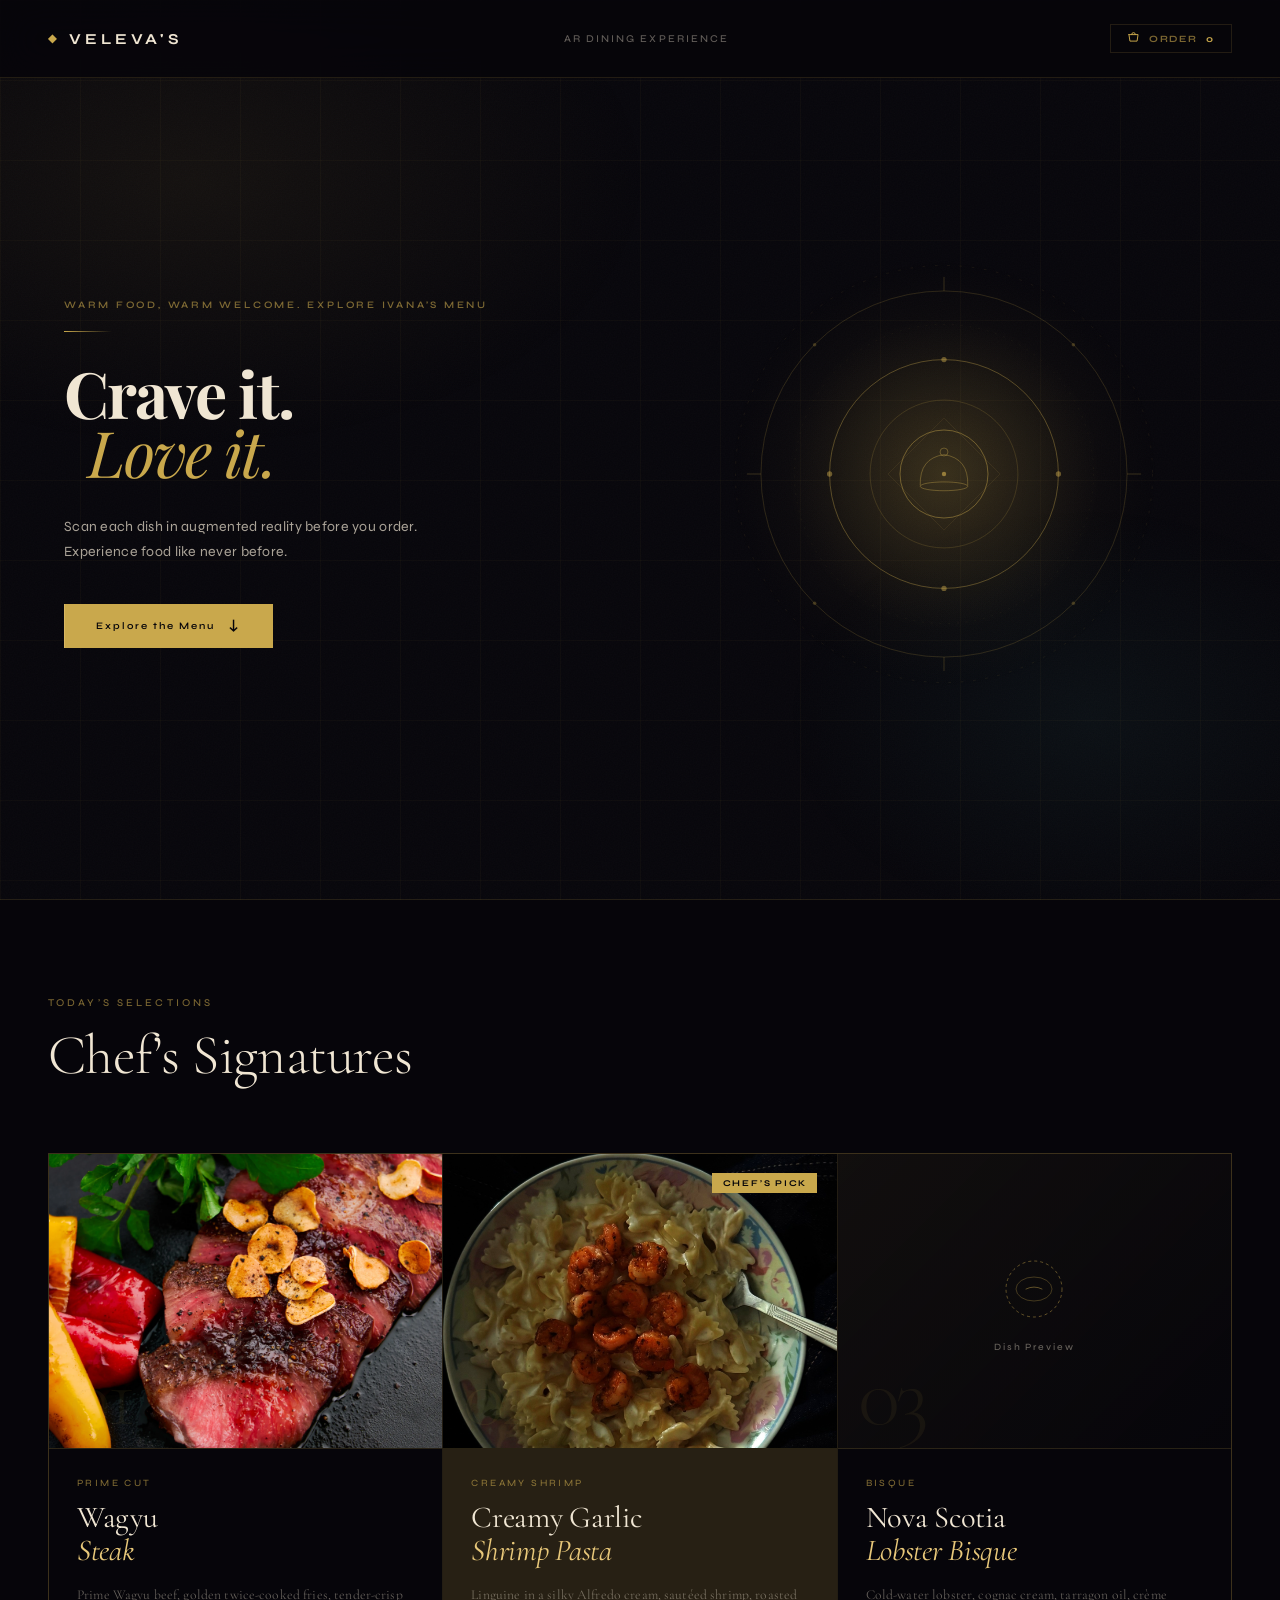
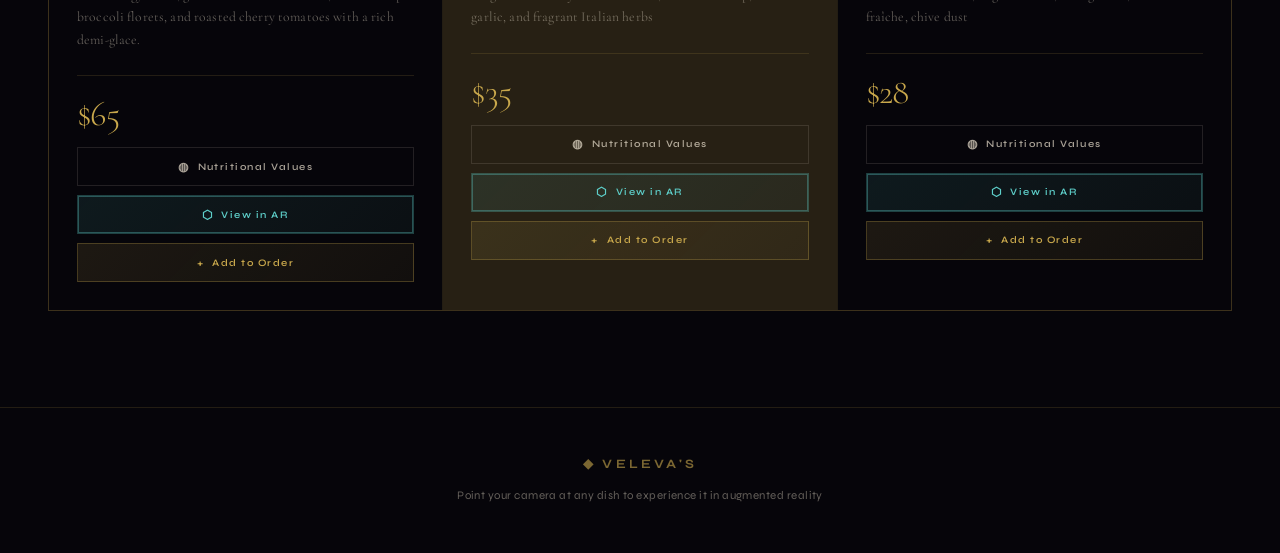
==== index.html @ 9bba1d2f "Add order system -- Add to Order button, cart badge, order summary panel - Gold Add to Order button " ====
<!DOCTYPE html>
<html lang="en">
<head>
    <meta charset="UTF-8">
    <meta name="viewport" content="width=device-width, initial-scale=1.0">
    <title>Veleva's — AR Dining Experience</title>
    <link rel="preconnect" href="https://fonts.googleapis.com">
    <link rel="preconnect" href="https://fonts.gstatic.com" crossorigin>
    <link href="https://fonts.googleapis.com/css2?family=Cormorant+Garamond:ital,wght@0,300;0,400;0,500;1,300;1,400&family=Playfair+Display:ital,wght@0,400;0,700;0,900;1,400;1,700&family=Syne:wght@400;500;600;700;800&display=swap" rel="stylesheet">
    <link rel="stylesheet" href="styles.css?v=2">
</head>
<body>

    <div class="bg-grain"></div>
    <div class="bg-grid"></div>
    <div class="bg-glow"></div>

    <nav class="nav">
        <div class="nav-logo">
            <span class="logo-mark">&#9670;</span>
            <span class="logo-text">VELEVA'S</span>
        </div>
        <div class="nav-tagline">AR DINING EXPERIENCE</div>
        <button class="cart-btn" id="cartBtn" aria-label="Open order summary">
            <svg class="cart-icon-svg" viewBox="0 0 20 20" fill="none" stroke="currentColor" stroke-width="1.5" stroke-linecap="round" stroke-linejoin="round">
                <path d="M3 4h14l-1.5 10H4.5L3 4z"/>
                <path d="M7 4a3 3 0 016 0"/>
            </svg>
            ORDER <span class="cart-count" id="cartCount">0</span>
        </button>
    </nav>

    <header class="hero">
        <div class="hero-left">
            <p class="hero-eyebrow">Warm food, warm welcome. Explore Ivana&rsquo;s menu</p>
            <div class="hero-divider"></div>
            <h1 class="hero-title">
                <span class="title-line">Crave it.</span>
                <span class="title-line italic">Love it.</span>
            </h1>
            <p class="hero-subtitle">Scan each dish in augmented reality before you order. Experience food like never before.</p>
            <div class="hero-actions">
                <a href="#menu" class="hero-cta">
                    <span>Explore the Menu</span>
                    <span class="cta-arrow">&#8595;</span>
                </a>
            </div>
        </div>
        <div class="hero-right" aria-hidden="true">
            <div class="hero-emblem-wrap">
                <svg class="hero-emblem" viewBox="0 0 500 500" fill="none" xmlns="http://www.w3.org/2000/svg">
                    <defs>
                        <radialGradient id="heroGlow" cx="50%" cy="50%" r="50%">
                            <stop offset="0%" stop-color="#c9a84c" stop-opacity="0.15"/>
                            <stop offset="55%" stop-color="#c9a84c" stop-opacity="0.04"/>
                            <stop offset="100%" stop-color="#c9a84c" stop-opacity="0"/>
                        </radialGradient>
                    </defs>
                    <!-- Ambient glow fill -->
                    <circle cx="250" cy="250" r="245" fill="url(#heroGlow)"/>
                    <!-- Outermost dashed ring — rotates slowly via CSS -->
                    <g class="emblem-ring-outer">
                        <circle cx="250" cy="250" r="237" stroke="#c9a84c" stroke-width="0.5" stroke-opacity="0.18" stroke-dasharray="3 11"/>
                    </g>
                    <!-- Ring 2 -->
                    <circle cx="250" cy="250" r="208" stroke="#c9a84c" stroke-width="0.75" stroke-opacity="0.28"/>
                    <!-- Compass tick marks (N/S/E/W, from r=224 to r=208) -->
                    <line x1="250" y1="26"  x2="250" y2="42"  stroke="#c9a84c" stroke-width="0.75" stroke-opacity="0.35"/>
                    <line x1="250" y1="458" x2="250" y2="474" stroke="#c9a84c" stroke-width="0.75" stroke-opacity="0.35"/>
                    <line x1="26"  y1="250" x2="42"  y2="250" stroke="#c9a84c" stroke-width="0.75" stroke-opacity="0.35"/>
                    <line x1="458" y1="250" x2="474" y2="250" stroke="#c9a84c" stroke-width="0.75" stroke-opacity="0.35"/>
                    <!-- 45° dot markers on ring 2 -->
                    <circle cx="397" cy="103" r="2" fill="#c9a84c" fill-opacity="0.28"/>
                    <circle cx="103" cy="103" r="2" fill="#c9a84c" fill-opacity="0.28"/>
                    <circle cx="397" cy="397" r="2" fill="#c9a84c" fill-opacity="0.28"/>
                    <circle cx="103" cy="397" r="2" fill="#c9a84c" fill-opacity="0.28"/>
                    <!-- Ring 3 — inner dashed accent -->
                    <circle cx="250" cy="250" r="170" stroke="#c9a84c" stroke-width="0.4" stroke-opacity="0.15" stroke-dasharray="2 8"/>
                    <!-- Ring 4 — main accent ring -->
                    <circle cx="250" cy="250" r="130" stroke="#c9a84c" stroke-width="1" stroke-opacity="0.42"/>
                    <!-- Dot markers at compass points on ring 4 -->
                    <circle cx="250" cy="120" r="3" fill="#c9a84c" fill-opacity="0.48"/>
                    <circle cx="250" cy="380" r="3" fill="#c9a84c" fill-opacity="0.48"/>
                    <circle cx="120" cy="250" r="3" fill="#c9a84c" fill-opacity="0.48"/>
                    <circle cx="380" cy="250" r="3" fill="#c9a84c" fill-opacity="0.48"/>
                    <!-- Ring 5 -->
                    <circle cx="250" cy="250" r="84" stroke="#c9a84c" stroke-width="0.75" stroke-opacity="0.28"/>
                    <!-- Diamond frame (rotated square, corners at ~r=63) -->
                    <rect x="205" y="205" width="90" height="90" rx="1" transform="rotate(45 250 250)" stroke="#c9a84c" stroke-width="0.5" stroke-opacity="0.22"/>
                    <!-- Inner ring -->
                    <circle cx="250" cy="250" r="50" stroke="#c9a84c" stroke-width="1" stroke-opacity="0.52"/>
                    <!-- Central cloche motif -->
                    <ellipse cx="250" cy="264" rx="27" ry="5" stroke="#c9a84c" stroke-width="0.75" stroke-opacity="0.58"/>
                    <path d="M 223 263 Q 222 232 250 228 Q 278 232 277 263" stroke="#c9a84c" stroke-width="0.75" stroke-opacity="0.58"/>
                    <circle cx="250" cy="225" r="4.5" stroke="#c9a84c" stroke-width="0.75" stroke-opacity="0.58"/>
                    <!-- Center dot -->
                    <circle cx="250" cy="250" r="2.5" fill="#c9a84c" fill-opacity="0.65"/>
                </svg>
            </div>
        </div>
    </header>

    <main class="menu-section" id="menu">
        <div class="section-header">
            <div class="section-label">TODAY&rsquo;S SELECTIONS</div>
            <h2 class="section-title">Chef&rsquo;s Signatures</h2>
        </div>

        <div class="dishes-grid">

            <!-- Dish 1 -->
            <article class="dish-card" data-dish="0">
                <div class="card-image">
                    <img src="images/wagyu-steak-003.webp" alt="Wagyu Steak" class="card-img" />
                    <div class="card-number">01</div>
                </div>
                <div class="card-body">
                    <div class="dish-category">PRIME CUT</div>
                    <h3 class="dish-name">Wagyu<br><em>Steak</em></h3>
                    <p class="dish-description">Prime Wagyu beef, golden twice-cooked fries, tender-crisp broccoli florets, and roasted cherry tomatoes with a rich demi-glace.</p>
                    <div class="card-footer">
                        <span class="dish-price">$65</span>
                        <div class="card-actions">
                            <button class="btn btn-nutrition" data-dish="0">
                                <span class="btn-icon">&#9677;</span>
                                Nutritional Values
                            </button>
                            <a href="ar-viewer.html?dish=steak-salad" class="btn btn-ar">
                                <span class="ar-ring"></span>
                                <span class="btn-icon">&#11041;</span>
                                View in AR
                            </a>
                            <button class="btn btn-order" data-dish-id="steak-salad" data-dish-name="Wagyu Steak" data-dish-price="65">
                                <span class="btn-icon">+</span>
                                Add to Order
                            </button>
                        </div>
                    </div>
                </div>
            </article>

            <!-- Dish 2 -->
            <article class="dish-card featured" data-dish="1">
                <div class="card-badge">CHEF&rsquo;S PICK</div>
                <div class="card-image">
                    <img src="images/second_dish.jpg" alt="Creamy Garlic Shrimp Pasta" class="card-img" />
                    <div class="card-number">02</div>
                </div>
                <div class="card-body">
                    <div class="dish-category">CREAMY SHRIMP</div>
                    <h3 class="dish-name">Creamy Garlic<br><em>Shrimp Pasta</em></h3>
                    <p class="dish-description">Linguine in a silky Alfredo cream, saut&eacute;ed shrimp, roasted garlic, and fragrant Italian herbs</p>
                    <div class="card-footer">
                        <span class="dish-price">$35</span>
                        <div class="card-actions">
                            <button class="btn btn-nutrition" data-dish="1">
                                <span class="btn-icon">&#9677;</span>
                                Nutritional Values
                            </button>
                            <a href="ar-viewer.html?dish=shrimp-pasta" class="btn btn-ar">
                                <span class="ar-ring"></span>
                                <span class="btn-icon">&#11041;</span>
                                View in AR
                            </a>
                            <button class="btn btn-order" data-dish-id="shrimp-pasta" data-dish-name="Creamy Garlic Shrimp Pasta" data-dish-price="35">
                                <span class="btn-icon">+</span>
                                Add to Order
                            </button>
                        </div>
                    </div>
                </div>
            </article>

            <!-- Dish 3 -->
            <article class="dish-card" data-dish="2">
                <div class="card-image">
                    <div class="image-placeholder">
                        <div class="plate-icon">
                            <svg viewBox="0 0 80 80" fill="none" xmlns="http://www.w3.org/2000/svg">
                                <circle cx="40" cy="40" r="28" stroke="currentColor" stroke-width="0.75" stroke-dasharray="3 3"/>
                                <ellipse cx="40" cy="40" rx="18" ry="12" stroke="currentColor" stroke-width="0.5"/>
                                <path d="M32 40 Q40 36 48 40" stroke="currentColor" stroke-width="0.75" stroke-linecap="round"/>
                            </svg>
                        </div>
                        <span class="image-label">Dish Preview</span>
                    </div>
                    <div class="card-number">03</div>
                </div>
                <div class="card-body">
                    <div class="dish-category">BISQUE</div>
                    <h3 class="dish-name">Nova Scotia<br><em>Lobster Bisque</em></h3>
                    <p class="dish-description">Cold-water lobster, cognac cream, tarragon oil, cr&egrave;me fra&icirc;che, chive dust</p>
                    <div class="card-footer">
                        <span class="dish-price">$28</span>
                        <div class="card-actions">
                            <button class="btn btn-nutrition" data-dish="2">
                                <span class="btn-icon">&#9677;</span>
                                Nutritional Values
                            </button>
                            <a href="ar-viewer.html?dish=2" class="btn btn-ar">
                                <span class="ar-ring"></span>
                                <span class="btn-icon">&#11041;</span>
                                View in AR
                            </a>
                            <button class="btn btn-order" data-dish-id="lobster-bisque" data-dish-name="Nova Scotia Lobster Bisque" data-dish-price="28">
                                <span class="btn-icon">+</span>
                                Add to Order
                            </button>
                        </div>
                    </div>
                </div>
            </article>

        </div>
    </main>

    <footer class="footer">
        <div class="footer-logo">&#9670; VELEVA'S</div>
        <p class="footer-text">Point your camera at any dish to experience it in augmented reality</p>
    </footer>

    <!-- Order Panel -->
    <div class="order-overlay" id="orderOverlay">
        <div class="order-panel" id="orderPanel" role="dialog" aria-modal="true" aria-label="Order summary">
            <div class="order-panel-header">
                <div class="order-eyebrow">YOUR ORDER</div>
                <h2 class="order-panel-title">Order Summary</h2>
                <button class="order-close" id="orderClose" aria-label="Close order panel">&#10005;</button>
            </div>
            <div class="order-body">
                <div class="order-empty" id="orderEmpty">
                    <p class="order-empty-text">No items yet.</p>
                    <p class="order-empty-sub">Add dishes from the menu below.</p>
                </div>
                <div class="order-items" id="orderItems"></div>
            </div>
            <div class="order-footer" id="orderFooter">
                <div class="order-total-row">
                    <span class="order-total-label">TOTAL</span>
                    <span class="order-total-price" id="orderTotal">$0</span>
                </div>
                <button class="btn-place-order" id="placeOrderBtn">Place Order</button>
            </div>
            <div class="order-confirm" id="orderConfirm">
                <div class="order-confirm-inner">
                    <div class="order-confirm-icon">&#10003;</div>
                    <p class="order-confirm-title">Thank you!</p>
                    <p class="order-confirm-sub">Your order has been placed.</p>
                </div>
            </div>
        </div>
    </div>

    <!-- Nutritional Modal -->
    <div class="modal-overlay" id="nutritionModal" role="dialog" aria-modal="true" aria-labelledby="modalDishName">
        <div class="modal">
            <button class="modal-close" id="modalClose" aria-label="Close">&#10005;</button>
            <div class="modal-header">
                <div class="modal-eyebrow">NUTRITIONAL INFORMATION</div>
                <h2 class="modal-dish-name" id="modalDishName"></h2>
            </div>
            <div class="modal-body">
                <div class="calories-display">
                    <span class="calories-number" id="modalCalories"></span>
                    <span class="calories-label">KCAL</span>
                </div>
                <div class="macros-grid">
                    <div class="macro-item">
                        <div class="macro-bar-container">
                            <div class="macro-bar protein-bar" id="proteinBar"></div>
                        </div>
                        <span class="macro-value" id="proteinVal"></span>
                        <span class="macro-label">PROTEIN</span>
                    </div>
                    <div class="macro-item">
                        <div class="macro-bar-container">
                            <div class="macro-bar carbs-bar" id="carbsBar"></div>
                        </div>
                        <span class="macro-value" id="carbsVal"></span>
                        <span class="macro-label">CARBS</span>
                    </div>
                    <div class="macro-item">
                        <div class="macro-bar-container">
                            <div class="macro-bar fat-bar" id="fatBar"></div>
                        </div>
                        <span class="macro-value" id="fatVal"></span>
                        <span class="macro-label">FAT</span>
                    </div>
                </div>
                <div class="allergens-section">
                    <div class="allergens-label">ALLERGENS</div>
                    <div class="allergens-list" id="allergensList"></div>
                </div>
            </div>
        </div>
    </div>

    <script src="script.js"></script>
</body>
</html>
---- styles.css ----
/* ==========================================
   OBSIDIAN AR RESTAURANT MENU
   Dark Luxury Aesthetic
   ========================================== */

/* ── Variables ── */
:root {
    --bg: #06050a;
    --surface: rgba(255, 255, 255, 0.03);
    --surface-hover: rgba(255, 255, 255, 0.055);
    --border: rgba(201, 168, 76, 0.15);
    --border-bright: rgba(201, 168, 76, 0.4);
    --gold: #c9a84c;
    --gold-bright: #e8c87a;
    --gold-dim: rgba(201, 168, 76, 0.6);
    --text: #f0e6d3;
    --text-dim: rgba(240, 230, 211, 0.4);
    --text-mid: rgba(240, 230, 211, 0.7);
    --teal: #5ecfca;
    --font-display: 'Cormorant Garamond', Georgia, serif;
    --font-ui: 'Syne', sans-serif;
    --ease: cubic-bezier(0.25, 0.46, 0.45, 0.94);
    --transition: 0.35s cubic-bezier(0.25, 0.46, 0.45, 0.94);
}

/* ── Reset ── */
*, *::before, *::after {
    margin: 0;
    padding: 0;
    box-sizing: border-box;
}

html {
    scroll-behavior: smooth;
}

body {
    background-color: var(--bg);
    color: var(--text);
    font-family: var(--font-ui);
    min-height: 100vh;
    overflow-x: hidden;
    -webkit-font-smoothing: antialiased;
    -moz-osx-font-smoothing: grayscale;
}

/* ── Background Layers ── */
.bg-grain {
    position: fixed;
    inset: 0;
    z-index: 0;
    pointer-events: none;
    opacity: 0.35;
    mix-blend-mode: screen;
    background-image: url("data:image/svg+xml,%3Csvg xmlns='http://www.w3.org/2000/svg' width='300' height='300'%3E%3Cfilter id='n'%3E%3CfeTurbulence type='fractalNoise' baseFrequency='0.75' numOctaves='4' stitchTiles='stitch'/%3E%3C/filter%3E%3Crect width='300' height='300' filter='url(%23n)' opacity='0.08'/%3E%3C/svg%3E");
    background-size: 300px 300px;
}

.bg-grid {
    position: fixed;
    inset: 0;
    z-index: 0;
    pointer-events: none;
    background-image:
        linear-gradient(rgba(201, 168, 76, 0.04) 1px, transparent 1px),
        linear-gradient(90deg, rgba(201, 168, 76, 0.04) 1px, transparent 1px);
    background-size: 80px 80px;
}

.bg-glow {
    position: fixed;
    inset: 0;
    z-index: 0;
    pointer-events: none;
    background:
        radial-gradient(ellipse 60% 50% at 15% 20%, rgba(201, 168, 76, 0.07) 0%, transparent 60%),
        radial-gradient(ellipse 40% 40% at 85% 80%, rgba(94, 207, 202, 0.05) 0%, transparent 60%);
}

/* ── Navigation ── */
.nav {
    position: fixed;
    top: 0;
    left: 0;
    right: 0;
    z-index: 100;
    display: flex;
    align-items: center;
    justify-content: space-between;
    padding: 1.5rem 3rem;
    border-bottom: 1px solid var(--border);
    background: rgba(6, 5, 10, 0.85);
    backdrop-filter: blur(20px);
    -webkit-backdrop-filter: blur(20px);
}

.nav-logo {
    display: flex;
    align-items: center;
    gap: 0.6rem;
    font-family: var(--font-ui);
    font-weight: 700;
    font-size: 0.95rem;
    letter-spacing: 0.25em;
    color: var(--text);
}

.logo-mark {
    color: var(--gold);
    font-size: 0.7rem;
}

.nav-tagline {
    font-size: 0.65rem;
    letter-spacing: 0.2em;
    color: var(--text-dim);
    font-weight: 500;
}

/* ── Hero ── */
.hero {
    position: relative;
    z-index: 1;
    min-height: 100vh;
    display: grid;
    grid-template-columns: 1fr 1fr;
    align-items: center;
    gap: 4rem;
    padding: 8rem 4rem 5rem;
    border-bottom: 1px solid var(--border);
    overflow: hidden;
}

/* Left column */
.hero-left {
    display: flex;
    flex-direction: column;
}

.hero-eyebrow {
    font-family: var(--font-ui);
    font-size: 0.62rem;
    letter-spacing: 0.28em;
    color: var(--gold-dim);
    font-weight: 600;
    text-transform: uppercase;
    margin-bottom: 1.25rem;
    opacity: 0;
    animation: fadeUp 0.8s var(--ease) 0.2s forwards;
}

.hero-divider {
    width: 48px;
    height: 1px;
    background: linear-gradient(90deg, var(--gold), transparent);
    margin-bottom: 2rem;
    opacity: 0;
    transform-origin: left center;
    animation: dividerReveal 0.7s var(--ease) 0.45s forwards;
}

.hero-title {
    font-family: 'Playfair Display', var(--font-display);
    font-weight: 700;
    font-size: clamp(3.5rem, 5vw, 6.5rem);
    line-height: 0.92;
    letter-spacing: -0.03em;
    margin-bottom: 2rem;
}

.title-line {
    display: block;
    color: var(--text);
    opacity: 0;
    animation: fadeUp 1s var(--ease) forwards;
}

.title-line:nth-child(1) { animation-delay: 0.5s; }
.title-line:nth-child(2) { animation-delay: 0.7s; }

.title-line.italic {
    font-style: italic;
    font-weight: 400;
    color: var(--gold);
    padding-left: 1.5rem;
}

.hero-subtitle {
    font-size: 0.88rem;
    line-height: 1.78;
    color: var(--text-mid);
    max-width: 380px;
    letter-spacing: 0.02em;
    margin-bottom: 2.5rem;
    opacity: 0;
    animation: fadeUp 0.8s var(--ease) 0.9s forwards;
}

/* CTA button */
.hero-actions {
    opacity: 0;
    animation: fadeUp 0.8s var(--ease) 1.1s forwards;
}

.hero-cta {
    display: inline-flex;
    align-items: center;
    gap: 0.8rem;
    padding: 0.85rem 2rem;
    font-family: var(--font-ui);
    font-size: 0.62rem;
    font-weight: 600;
    letter-spacing: 0.2em;
    color: var(--bg);
    background: var(--gold);
    text-decoration: none;
    position: relative;
    overflow: hidden;
    transition: box-shadow 0.35s var(--ease);
}

.hero-cta::before {
    content: '';
    position: absolute;
    inset: 0;
    background: var(--gold-bright);
    transform: translateX(-100%);
    transition: transform 0.4s var(--ease);
}

.hero-cta > * { position: relative; z-index: 1; }

.hero-cta:hover::before { transform: translateX(0); }

.hero-cta:hover { box-shadow: 0 8px 32px rgba(201, 168, 76, 0.28); }

.cta-arrow {
    font-size: 1rem;
    line-height: 1;
    display: inline-block;
    transition: transform 0.35s var(--ease);
}

.hero-cta:hover .cta-arrow { transform: translateY(4px); }

/* Right column — decorative emblem */
.hero-right {
    display: flex;
    align-items: center;
    justify-content: center;
    position: relative;
    opacity: 0;
    animation: fadeIn 1.6s var(--ease) 0.8s forwards;
}

.hero-emblem-wrap {
    position: relative;
    width: min(440px, 44vw);
    aspect-ratio: 1 / 1;
}

/* Warm glow layer behind the SVG rings */
.hero-emblem-wrap::before {
    content: '';
    position: absolute;
    inset: 15%;
    border-radius: 50%;
    background: radial-gradient(circle,
        rgba(201, 168, 76, 0.12) 0%,
        rgba(201, 168, 76, 0.04) 52%,
        transparent 72%
    );
    pointer-events: none;
}

.hero-emblem {
    width: 100%;
    height: 100%;
    display: block;
}

/* Slowly rotating outermost dashed ring */
.emblem-ring-outer {
    transform-box: fill-box;
    transform-origin: center;
    animation: slowSpin 100s linear infinite;
}

/* ── Menu Section ── */
.menu-section {
    position: relative;
    z-index: 1;
    padding: 6rem 3rem;
}

.section-header {
    margin-bottom: 4rem;
}

.section-label {
    font-size: 0.65rem;
    letter-spacing: 0.3em;
    color: var(--gold-dim);
    font-weight: 500;
    margin-bottom: 0.75rem;
}

.section-title {
    font-family: var(--font-display);
    font-weight: 300;
    font-size: clamp(2rem, 5vw, 3.5rem);
    letter-spacing: -0.01em;
    color: var(--text);
}

/* ── Dishes Grid ── */
.dishes-grid {
    display: grid;
    grid-template-columns: repeat(3, 1fr);
    gap: 1px;
    background-color: var(--border);
    border: 1px solid var(--border);
}

/* ── Dish Card ── */
.dish-card {
    position: relative;
    background: var(--bg);
    overflow: hidden;
    transition: background var(--transition), transform var(--transition);
    opacity: 0;
    animation: fadeUp 0.8s var(--ease) forwards;
}

.dish-card:nth-child(1) { animation-delay: 0.15s; }
.dish-card:nth-child(2) { animation-delay: 0.3s; }
.dish-card:nth-child(3) { animation-delay: 0.45s; }

.dish-card:hover {
    background: rgba(20, 16, 28, 0.95);
    z-index: 1;
    transform: translateY(-3px);
    box-shadow: 0 12px 40px rgba(0, 0, 0, 0.5);
}

.dish-card.featured {
    background: rgba(201, 168, 76, 0.025);
}

/* Card Badge */
.card-badge {
    position: absolute;
    top: 1.2rem;
    right: 1.2rem;
    z-index: 2;
    font-size: 0.55rem;
    letter-spacing: 0.2em;
    font-weight: 700;
    color: var(--bg);
    background: var(--gold);
    padding: 0.3rem 0.65rem;
}

/* Card Image */
.card-image {
    position: relative;
    aspect-ratio: 4 / 3;
    overflow: hidden;
    border-bottom: 1px solid var(--border);
    background: linear-gradient(
        135deg,
        rgba(201, 168, 76, 0.06) 0%,
        rgba(6, 5, 10, 0.9) 100%
    );
}

.featured .card-image {
    background: #0a0908;
}

.image-placeholder {
    position: absolute;
    inset: 0;
    display: flex;
    flex-direction: column;
    align-items: center;
    justify-content: center;
    gap: 0.75rem;
}

.card-img {
    position: absolute;
    inset: 0;
    width: 100%;
    height: 100%;
    object-fit: cover;
    object-position: center;
    display: block;
}

.plate-icon {
    width: 80px;
    height: 80px;
    color: var(--gold-dim);
    transition: color var(--transition), transform var(--transition);
}

.dish-card:hover .plate-icon {
    color: var(--gold);
    transform: scale(1.06) rotate(5deg);
}

.image-label {
    font-size: 0.6rem;
    letter-spacing: 0.2em;
    color: var(--text-dim);
    font-weight: 500;
}

.card-number {
    position: absolute;
    bottom: 0.5rem;
    left: 1.25rem;
    font-family: var(--font-display);
    font-size: 5.5rem;
    font-weight: 300;
    line-height: 1;
    color: rgba(201, 168, 76, 0.07);
    letter-spacing: -0.05em;
    user-select: none;
    transition: color var(--transition);
}

.dish-card:hover .card-number {
    color: rgba(201, 168, 76, 0.14);
}

/* Card Body */
.card-body {
    padding: 1.75rem;
}

.dish-category {
    font-size: 0.6rem;
    letter-spacing: 0.25em;
    color: var(--gold-dim);
    font-weight: 500;
    margin-bottom: 0.75rem;
}

.dish-name {
    font-family: var(--font-display);
    font-weight: 400;
    font-size: 1.9rem;
    line-height: 1.1;
    letter-spacing: -0.01em;
    color: var(--text);
    margin-bottom: 1rem;
}

.dish-name em {
    font-style: italic;
    color: var(--gold-bright);
}

.dish-description {
    font-family: var(--font-display);
    font-size: 0.85rem;
    line-height: 1.65;
    color: var(--text-dim);
    margin-bottom: 1.5rem;
    letter-spacing: 0.01em;
}

/* Card Footer */
.card-footer {
    display: flex;
    flex-direction: column;
    gap: 1rem;
    padding-top: 1.25rem;
    border-top: 1px solid var(--border);
}

.dish-price {
    font-family: var(--font-display);
    font-size: 2.2rem;
    font-weight: 300;
    color: var(--gold);
    letter-spacing: -0.02em;
    line-height: 1;
}

.card-actions {
    display: flex;
    flex-direction: column;
    gap: 0.55rem;
}

/* ── Buttons ── */
.btn {
    display: flex;
    align-items: center;
    justify-content: center;
    gap: 0.5rem;
    width: 100%;
    padding: 0.72rem 1rem;
    font-family: var(--font-ui);
    font-size: 0.62rem;
    font-weight: 600;
    letter-spacing: 0.15em;
    cursor: pointer;
    border: none;
    text-decoration: none;
    transition: all var(--transition);
    position: relative;
    overflow: hidden;
    white-space: nowrap;
}

.btn-icon {
    font-size: 0.75rem;
    flex-shrink: 0;
    transition: transform var(--transition);
}

.btn-nutrition {
    background: transparent;
    color: var(--text-mid);
    border: 1px solid rgba(240, 230, 211, 0.12);
}

.btn-nutrition:hover {
    background: rgba(240, 230, 211, 0.05);
    color: var(--text);
    border-color: rgba(240, 230, 211, 0.28);
}

.btn-nutrition:hover .btn-icon {
    transform: rotate(90deg) scale(1.2);
}

.btn-ar {
    background: linear-gradient(135deg,
        rgba(94, 207, 202, 0.1) 0%,
        rgba(94, 207, 202, 0.05) 100%
    );
    color: var(--teal);
    border: 1px solid rgba(94, 207, 202, 0.22);
}

.btn-ar:hover {
    background: linear-gradient(135deg,
        rgba(94, 207, 202, 0.18) 0%,
        rgba(94, 207, 202, 0.08) 100%
    );
    border-color: rgba(94, 207, 202, 0.45);
    box-shadow: 0 0 20px rgba(94, 207, 202, 0.08);
}

.btn-ar:hover .btn-icon {
    transform: scale(1.15);
}

/* AR ring pulse on the button */
.ar-ring {
    position: absolute;
    inset: 0;
    border: 1px solid rgba(94, 207, 202, 0.35);
    pointer-events: none;
    animation: arPulse 2.8s ease-in-out infinite;
}

/* ── Footer ── */
.footer {
    position: relative;
    z-index: 1;
    padding: 3rem;
    border-top: 1px solid var(--border);
    display: flex;
    flex-direction: column;
    align-items: center;
    gap: 0.9rem;
    text-align: center;
}

.footer-logo {
    font-family: var(--font-ui);
    font-weight: 700;
    font-size: 0.8rem;
    letter-spacing: 0.25em;
    color: var(--gold-dim);
}

.footer-text {
    font-size: 0.72rem;
    color: var(--text-dim);
    letter-spacing: 0.04em;
    line-height: 1.65;
}

/* ── Modal Overlay ── */
.modal-overlay {
    position: fixed;
    inset: 0;
    z-index: 200;
    background: rgba(6, 5, 10, 0.9);
    backdrop-filter: blur(14px);
    -webkit-backdrop-filter: blur(14px);
    display: flex;
    align-items: center;
    justify-content: center;
    padding: 2rem;
    opacity: 0;
    pointer-events: none;
    transition: opacity 0.3s ease;
}

.modal-overlay.active {
    opacity: 1;
    pointer-events: all;
}

/* ── Modal ── */
.modal {
    position: relative;
    background: rgba(255, 255, 255, 0.025);
    border: 1px solid var(--border-bright);
    padding: 2.5rem;
    max-width: 480px;
    width: 100%;
    transform: translateY(18px);
    transition: transform 0.4s var(--ease);
    box-shadow: 0 0 80px rgba(201, 168, 76, 0.06);
}

.modal-overlay.active .modal {
    transform: translateY(0);
}

.modal-close {
    position: absolute;
    top: 1.25rem;
    right: 1.25rem;
    background: none;
    border: 1px solid var(--border);
    color: var(--text-dim);
    width: 32px;
    height: 32px;
    cursor: pointer;
    font-size: 0.65rem;
    display: flex;
    align-items: center;
    justify-content: center;
    transition: all var(--transition);
    font-family: var(--font-ui);
}

.modal-close:hover {
    border-color: var(--border-bright);
    color: var(--text);
    background: rgba(255, 255, 255, 0.04);
}

.modal-eyebrow {
    font-size: 0.6rem;
    letter-spacing: 0.25em;
    color: var(--gold-dim);
    margin-bottom: 0.4rem;
    font-weight: 500;
}

.modal-dish-name {
    font-family: var(--font-display);
    font-weight: 400;
    font-size: 2rem;
    letter-spacing: -0.01em;
    color: var(--text);
    margin-bottom: 2rem;
    line-height: 1.1;
}

/* Calories */
.calories-display {
    display: flex;
    align-items: baseline;
    gap: 0.6rem;
    margin-bottom: 2rem;
    padding-bottom: 2rem;
    border-bottom: 1px solid var(--border);
}

.calories-number {
    font-family: var(--font-display);
    font-size: 4.5rem;
    font-weight: 300;
    color: var(--gold);
    line-height: 1;
    letter-spacing: -0.03em;
}

.calories-label {
    font-size: 0.65rem;
    letter-spacing: 0.2em;
    color: var(--text-dim);
    font-weight: 600;
    padding-bottom: 0.4rem;
}

/* Macros */
.macros-grid {
    display: grid;
    grid-template-columns: repeat(3, 1fr);
    gap: 1.5rem;
    margin-bottom: 2rem;
}

.macro-item {
    display: flex;
    flex-direction: column;
    align-items: center;
    gap: 0.35rem;
    text-align: center;
}

.macro-bar-container {
    width: 100%;
    height: 3px;
    background: rgba(255, 255, 255, 0.05);
    border-radius: 99px;
    overflow: hidden;
    margin-bottom: 0.4rem;
}

.macro-bar {
    height: 100%;
    border-radius: 99px;
    width: 0;
    transition: width 0.9s cubic-bezier(0.25, 0.46, 0.45, 0.94);
}

.protein-bar  { background: linear-gradient(90deg, #5ecfca, #8ee8e4); }
.carbs-bar    { background: linear-gradient(90deg, var(--gold), var(--gold-bright)); }
.fat-bar      { background: linear-gradient(90deg, rgba(240,230,211,0.35), rgba(240,230,211,0.6)); }

.macro-value {
    font-family: var(--font-display);
    font-size: 1.6rem;
    font-weight: 300;
    color: var(--text);
    letter-spacing: -0.02em;
    line-height: 1;
}

.macro-label {
    font-size: 0.55rem;
    letter-spacing: 0.2em;
    color: var(--text-dim);
    font-weight: 600;
}

/* Allergens */
.allergens-section {
    padding-top: 1.5rem;
    border-top: 1px solid var(--border);
}

.allergens-label {
    font-size: 0.6rem;
    letter-spacing: 0.2em;
    color: var(--text-dim);
    font-weight: 600;
    margin-bottom: 0.75rem;
}

.allergens-list {
    display: flex;
    flex-wrap: wrap;
    gap: 0.5rem;
}

.allergen-tag {
    display: inline-flex;
    align-items: center;
    font-size: 0.6rem;
    letter-spacing: 0.1em;
    font-weight: 600;
    padding: 0.3rem 0.75rem;
    border: 1px solid rgba(240, 230, 211, 0.14);
    color: var(--text-mid);
    background: rgba(240, 230, 211, 0.04);
}

.allergen-none {
    font-family: var(--font-display);
    font-size: 0.85rem;
    font-style: italic;
    color: var(--text-dim);
}

/* ── Keyframes ── */
@keyframes fadeUp {
    from { opacity: 0; transform: translateY(24px); }
    to   { opacity: 1; transform: translateY(0); }
}

@keyframes fadeIn {
    from { opacity: 0; }
    to   { opacity: 1; }
}

@keyframes dividerReveal {
    from { opacity: 0; transform: scaleX(0); }
    to   { opacity: 1; transform: scaleX(1); }
}

@keyframes slowSpin {
    from { transform: rotate(0deg); }
    to   { transform: rotate(360deg); }
}

@keyframes scrollPulse {
    0%, 100% { width: 60px; opacity: 0.4; }
    50%       { width: 80px; opacity: 1; }
}

@keyframes arPulse {
    0%   { opacity: 0.5; transform: scale(1); }
    50%  { opacity: 0.15; transform: scale(1.03); }
    100% { opacity: 0.5; transform: scale(1); }
}

/* ── Cart button (nav) ── */
.cart-btn {
    display: flex;
    align-items: center;
    gap: 0.55rem;
    background: transparent;
    border: 1px solid var(--border);
    color: var(--gold-dim);
    cursor: pointer;
    padding: 0.45rem 1rem;
    font-family: var(--font-ui);
    font-size: 0.6rem;
    font-weight: 700;
    letter-spacing: 0.18em;
    transition: all 0.3s var(--ease);
}

.cart-btn:hover {
    color: var(--gold);
    border-color: var(--border-bright);
    background: rgba(201, 168, 76, 0.06);
}

.cart-icon-svg {
    width: 13px;
    height: 13px;
    flex-shrink: 0;
    color: var(--gold);
}

.cart-count {
    color: var(--gold);
    font-weight: 700;
    transition: transform 0.2s var(--ease);
    display: inline-block;
}

.cart-count.bump {
    animation: cartBump 0.4s var(--ease);
}

@keyframes cartBump {
    0%   { transform: scale(1); }
    40%  { transform: scale(1.6); }
    70%  { transform: scale(0.88); }
    100% { transform: scale(1); }
}

/* ── Add to Order button ── */
.btn-order {
    background: linear-gradient(135deg,
        rgba(201, 168, 76, 0.12) 0%,
        rgba(201, 168, 76, 0.06) 100%
    );
    color: var(--gold);
    border: 1px solid rgba(201, 168, 76, 0.28);
    cursor: pointer;
    transition: all 0.3s var(--ease);
}

.btn-order:hover {
    background: linear-gradient(135deg,
        rgba(201, 168, 76, 0.22) 0%,
        rgba(201, 168, 76, 0.1) 100%
    );
    border-color: rgba(201, 168, 76, 0.55);
    box-shadow: 0 0 18px rgba(201, 168, 76, 0.08);
}

.btn-order:hover .btn-icon {
    transform: scale(1.3) rotate(90deg);
}

.btn-order.added {
    border-color: rgba(201, 168, 76, 0.5);
    background: rgba(201, 168, 76, 0.1);
}

.btn-order:disabled {
    cursor: default;
}

/* ── Order overlay ── */
.order-overlay {
    position: fixed;
    inset: 0;
    z-index: 300;
    background: rgba(6, 5, 10, 0.7);
    backdrop-filter: blur(6px);
    -webkit-backdrop-filter: blur(6px);
    opacity: 0;
    pointer-events: none;
    transition: opacity 0.35s var(--ease);
}

.order-overlay.active {
    opacity: 1;
    pointer-events: all;
}

/* ── Order panel (slides from right) ── */
.order-panel {
    position: absolute;
    top: 0;
    right: 0;
    bottom: 0;
    width: 420px;
    max-width: 100vw;
    background: #0b0a12;
    border-left: 1px solid var(--border);
    display: flex;
    flex-direction: column;
    transform: translateX(100%);
    transition: transform 0.4s var(--ease);
    overflow: hidden;
}

.order-overlay.active .order-panel {
    transform: translateX(0);
}

.order-panel-header {
    padding: 2rem 1.75rem 1.5rem;
    border-bottom: 1px solid var(--border);
    position: relative;
    flex-shrink: 0;
}

.order-eyebrow {
    font-size: 0.56rem;
    letter-spacing: 0.3em;
    color: var(--gold-dim);
    font-weight: 500;
    margin-bottom: 0.35rem;
}

.order-panel-title {
    font-family: var(--font-display);
    font-weight: 300;
    font-size: 1.8rem;
    color: var(--text);
    line-height: 1;
}

.order-close {
    position: absolute;
    top: 1.5rem;
    right: 1.5rem;
    background: none;
    border: 1px solid var(--border);
    color: var(--text-dim);
    width: 32px;
    height: 32px;
    display: flex;
    align-items: center;
    justify-content: center;
    cursor: pointer;
    font-size: 0.65rem;
    transition: all 0.25s var(--ease);
    font-family: var(--font-ui);
}

.order-close:hover {
    border-color: var(--border-bright);
    color: var(--text);
    background: rgba(255, 255, 255, 0.04);
}

.order-body {
    flex: 1;
    overflow-y: auto;
    padding: 1.25rem 1.75rem;
    scrollbar-width: thin;
    scrollbar-color: var(--border) transparent;
}

.order-empty {
    display: flex;
    flex-direction: column;
    align-items: center;
    justify-content: center;
    gap: 0.45rem;
    text-align: center;
    padding-top: 3rem;
}

.order-empty-text {
    font-size: 0.85rem;
    color: var(--text-dim);
    letter-spacing: 0.06em;
}

.order-empty-sub {
    font-size: 0.72rem;
    color: rgba(240, 230, 211, 0.22);
    letter-spacing: 0.04em;
}

/* ── Order item row ── */
.order-item {
    display: flex;
    align-items: center;
    gap: 0.85rem;
    padding: 1rem 0;
    border-bottom: 1px solid var(--border);
}

.order-item:last-child {
    border-bottom: none;
}

.order-item-info {
    flex: 1;
    min-width: 0;
}

.order-item-name {
    font-size: 0.78rem;
    font-weight: 600;
    letter-spacing: 0.04em;
    color: var(--text);
    margin-bottom: 0.2rem;
    white-space: nowrap;
    overflow: hidden;
    text-overflow: ellipsis;
}

.order-item-price {
    font-size: 0.68rem;
    color: var(--gold-dim);
    letter-spacing: 0.05em;
}

.order-qty {
    display: flex;
    align-items: center;
    gap: 0.5rem;
    flex-shrink: 0;
}

.qty-btn {
    width: 26px;
    height: 26px;
    display: flex;
    align-items: center;
    justify-content: center;
    background: transparent;
    border: 1px solid var(--border);
    color: var(--text-dim);
    cursor: pointer;
    font-size: 1rem;
    line-height: 1;
    transition: all 0.2s var(--ease);
    font-family: var(--font-ui);
}

.qty-btn:hover {
    border-color: var(--gold-dim);
    color: var(--gold);
}

.qty-value {
    font-size: 0.8rem;
    font-weight: 600;
    color: var(--text);
    min-width: 1.25rem;
    text-align: center;
}

.order-item-remove {
    background: transparent;
    border: none;
    color: rgba(240, 230, 211, 0.18);
    cursor: pointer;
    font-size: 0.7rem;
    padding: 0.25rem;
    flex-shrink: 0;
    transition: color 0.2s var(--ease);
    font-family: var(--font-ui);
    line-height: 1;
}

.order-item-remove:hover {
    color: rgba(240, 230, 211, 0.65);
}

/* ── Order footer (total + place order) ── */
.order-footer {
    padding: 1.5rem 1.75rem;
    border-top: 1px solid var(--border);
    flex-shrink: 0;
}

.order-total-row {
    display: flex;
    align-items: baseline;
    justify-content: space-between;
    margin-bottom: 1.25rem;
}

.order-total-label {
    font-size: 0.58rem;
    letter-spacing: 0.28em;
    color: var(--text-dim);
    font-weight: 600;
}

.order-total-price {
    font-family: var(--font-display);
    font-size: 1.8rem;
    font-weight: 300;
    color: var(--gold);
    line-height: 1;
}

.btn-place-order {
    width: 100%;
    padding: 1rem;
    background: linear-gradient(135deg,
        rgba(201, 168, 76, 0.2) 0%,
        rgba(201, 168, 76, 0.09) 100%
    );
    border: 1px solid rgba(201, 168, 76, 0.38);
    color: var(--gold);
    font-family: var(--font-ui);
    font-size: 0.62rem;
    font-weight: 700;
    letter-spacing: 0.24em;
    cursor: pointer;
    transition: all 0.3s var(--ease);
}

.btn-place-order:hover {
    background: linear-gradient(135deg,
        rgba(201, 168, 76, 0.3) 0%,
        rgba(201, 168, 76, 0.14) 100%
    );
    border-color: rgba(201, 168, 76, 0.6);
    box-shadow: 0 0 28px rgba(201, 168, 76, 0.1);
}

/* ── Order confirmation overlay (inside panel) ── */
.order-confirm {
    position: absolute;
    inset: 0;
    background: #0b0a12;
    display: flex;
    align-items: center;
    justify-content: center;
    opacity: 0;
    pointer-events: none;
    transition: opacity 0.4s var(--ease);
}

.order-confirm.active {
    opacity: 1;
    pointer-events: all;
}

.order-confirm-inner {
    text-align: center;
    display: flex;
    flex-direction: column;
    align-items: center;
    gap: 0.7rem;
}

.order-confirm-icon {
    width: 52px;
    height: 52px;
    border: 1px solid rgba(201, 168, 76, 0.4);
    border-radius: 50%;
    display: flex;
    align-items: center;
    justify-content: center;
    font-size: 1.2rem;
    color: var(--gold);
    margin-bottom: 0.4rem;
}

.order-confirm-title {
    font-family: var(--font-display);
    font-size: 2.2rem;
    font-weight: 300;
    color: var(--text);
}

.order-confirm-sub {
    font-size: 0.72rem;
    color: var(--text-dim);
    letter-spacing: 0.12em;
}

/* ── Responsive ── */
@media (max-width: 960px) {
    .nav { padding: 1.25rem 1.75rem; }

    .hero {
        grid-template-columns: 1fr;
        align-items: flex-end;
        padding: 7rem 1.75rem 4rem;
    }

    .hero-right { display: none; }

    .menu-section { padding: 4rem 1.75rem; }

    .dishes-grid { grid-template-columns: 1fr; }

    .modal { padding: 2rem 1.5rem; }
}

@media (max-width: 600px) {
    .nav-tagline { display: none; }

    .hero-title { font-size: clamp(3rem, 14vw, 4.5rem); }

    .title-line.italic { padding-left: 1rem; }

    .calories-number { font-size: 3.5rem; }

    .macros-grid { gap: 1rem; }

    .footer { padding: 2rem 1.5rem; }

    .cart-btn { padding: 0.45rem 0.7rem; letter-spacing: 0.1em; }

    .order-panel { width: 100vw; border-left: none; }
}
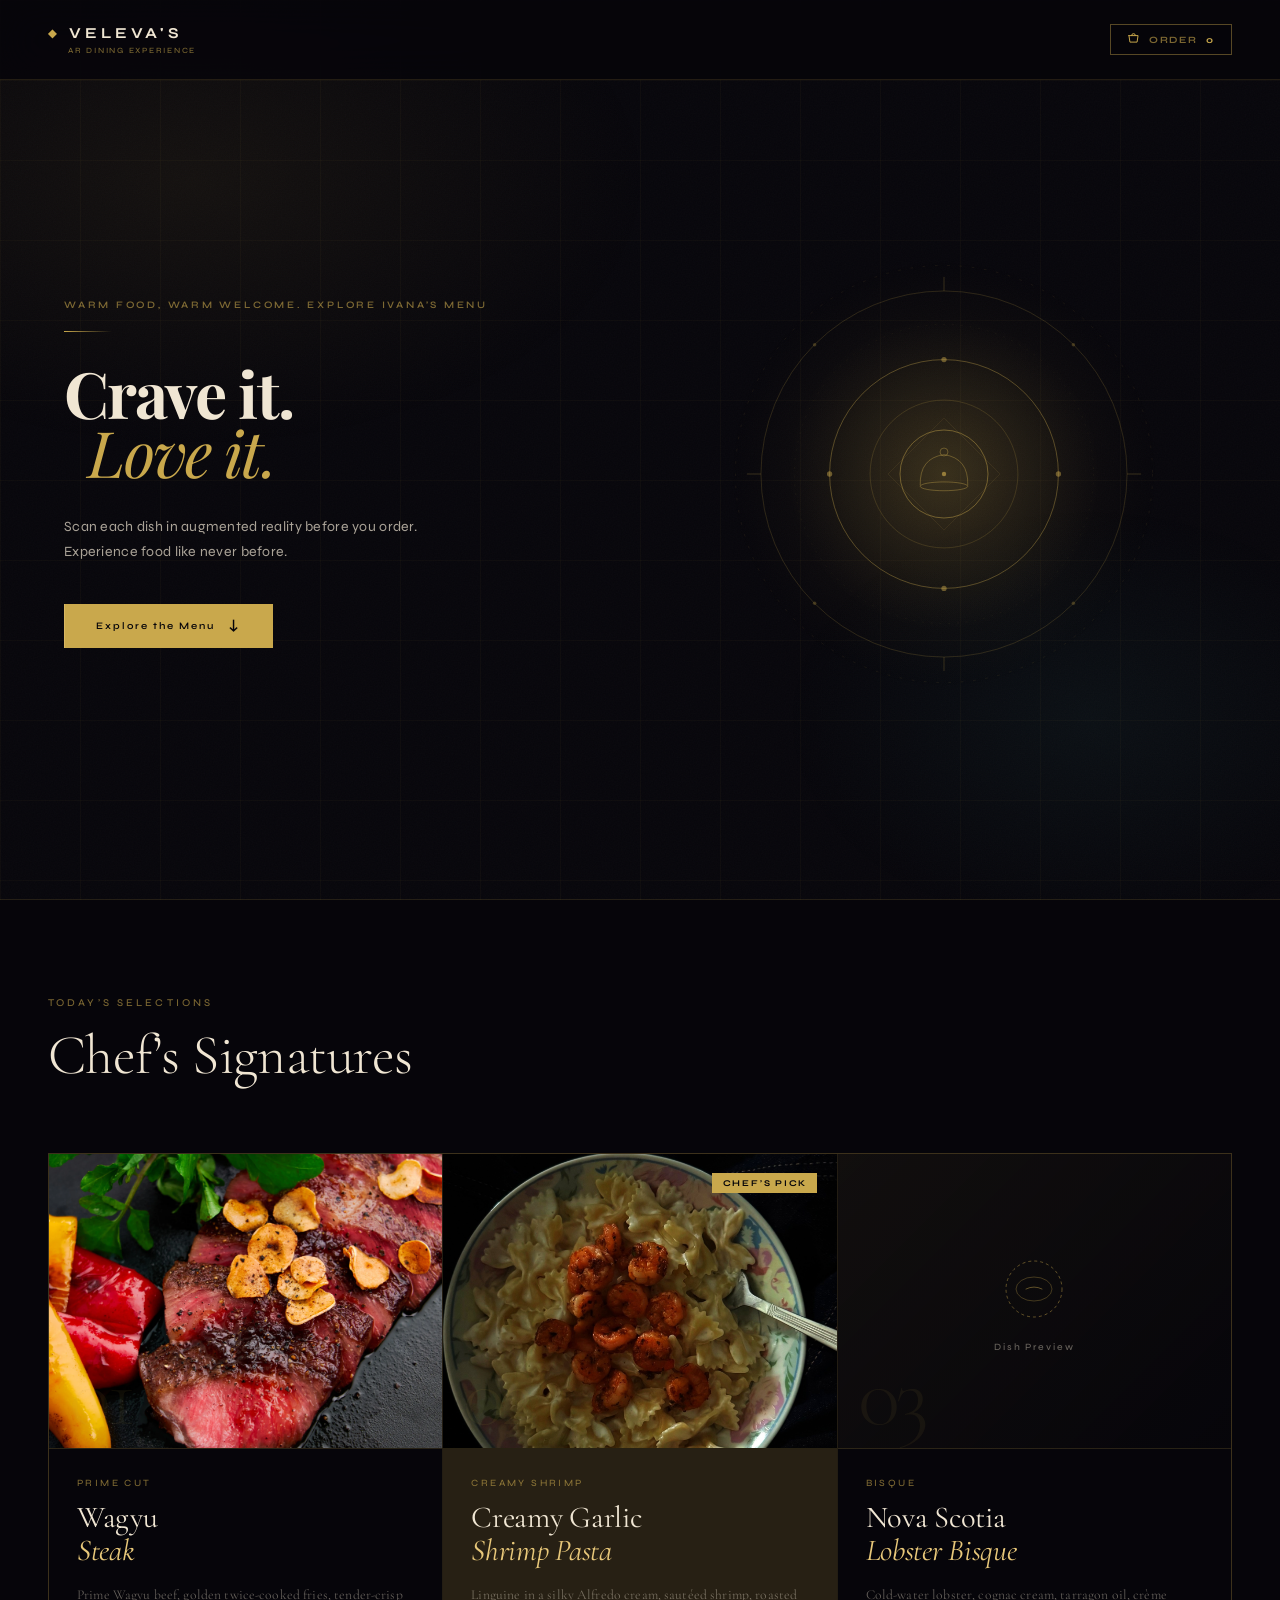
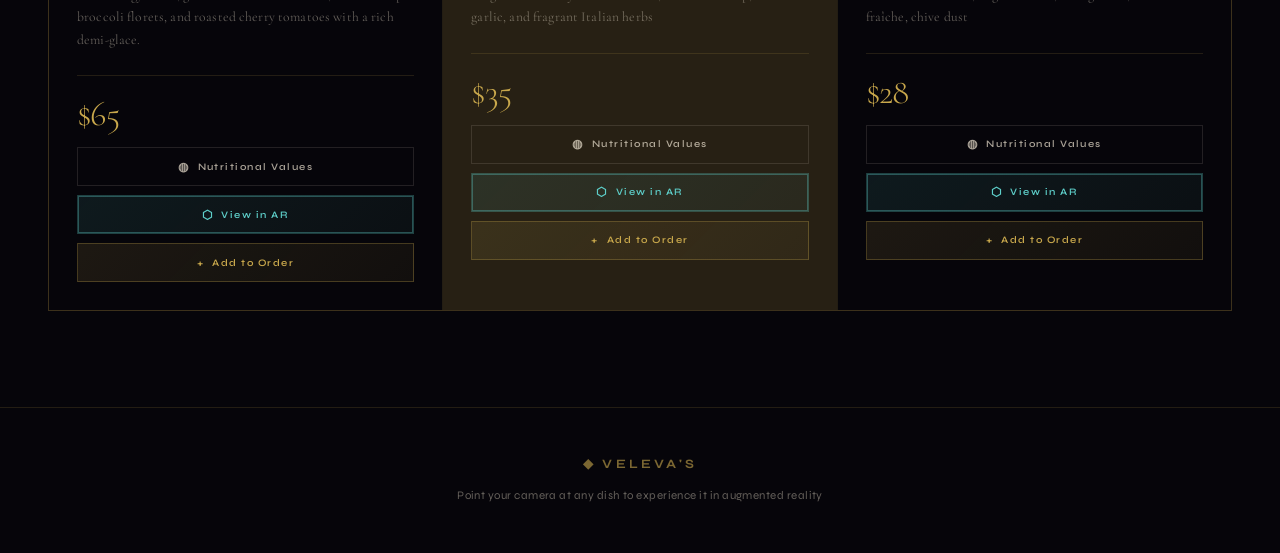
==== commit 943df10c: "Fix cart icon theme and move AR subtitle under logo - Cart button: dark bg, visible gold border, bac" ====
--- a/index.html
+++ b/index.html
@@ -17,10 +17,12 @@
 
     <nav class="nav">
         <div class="nav-logo">
-            <span class="logo-mark">&#9670;</span>
-            <span class="logo-text">VELEVA'S</span>
-        </div>
-        <div class="nav-tagline">AR DINING EXPERIENCE</div>
+            <div class="logo-lockup">
+                <span class="logo-mark">&#9670;</span>
+                <span class="logo-text">VELEVA'S</span>
+            </div>
+            <span class="nav-tagline">AR DINING EXPERIENCE</span>
+        </div>
         <button class="cart-btn" id="cartBtn" aria-label="Open order summary">
             <svg class="cart-icon-svg" viewBox="0 0 20 20" fill="none" stroke="currentColor" stroke-width="1.5" stroke-linecap="round" stroke-linejoin="round">
                 <path d="M3 4h14l-1.5 10H4.5L3 4z"/>
--- a/styles.css
+++ b/styles.css
@@ -96,6 +96,13 @@
 
 .nav-logo {
     display: flex;
+    flex-direction: column;
+    align-items: flex-start;
+    gap: 0.22rem;
+}
+
+.logo-lockup {
+    display: flex;
     align-items: center;
     gap: 0.6rem;
     font-family: var(--font-ui);
@@ -111,10 +118,11 @@
 }
 
 .nav-tagline {
-    font-size: 0.65rem;
-    letter-spacing: 0.2em;
-    color: var(--text-dim);
+    font-size: 0.5rem;
+    letter-spacing: 0.22em;
+    color: var(--gold-dim);
     font-weight: 500;
+    padding-left: 1.25rem;
 }
 
 /* ── Hero ── */
@@ -834,29 +842,32 @@
     display: flex;
     align-items: center;
     gap: 0.55rem;
-    background: transparent;
-    border: 1px solid var(--border);
+    background: rgba(6, 5, 10, 0.9);
+    border: 1px solid rgba(201, 168, 76, 0.42);
     color: var(--gold-dim);
     cursor: pointer;
-    padding: 0.45rem 1rem;
+    padding: 0.5rem 1rem;
     font-family: var(--font-ui);
     font-size: 0.6rem;
     font-weight: 700;
     letter-spacing: 0.18em;
+    backdrop-filter: blur(10px);
+    -webkit-backdrop-filter: blur(10px);
     transition: all 0.3s var(--ease);
 }
 
 .cart-btn:hover {
     color: var(--gold);
-    border-color: var(--border-bright);
-    background: rgba(201, 168, 76, 0.06);
+    border-color: rgba(201, 168, 76, 0.72);
+    background: rgba(201, 168, 76, 0.07);
+    box-shadow: 0 0 16px rgba(201, 168, 76, 0.09);
 }
 
 .cart-icon-svg {
     width: 13px;
     height: 13px;
     flex-shrink: 0;
-    color: var(--gold);
+    stroke: var(--gold);
 }
 
 .cart-count {
@@ -1254,7 +1265,7 @@
 
     .footer { padding: 2rem 1.5rem; }
 
-    .cart-btn { padding: 0.45rem 0.7rem; letter-spacing: 0.1em; }
+    .cart-btn { padding: 0.45rem 0.75rem; letter-spacing: 0.1em; }
 
     .order-panel { width: 100vw; border-left: none; }
 }
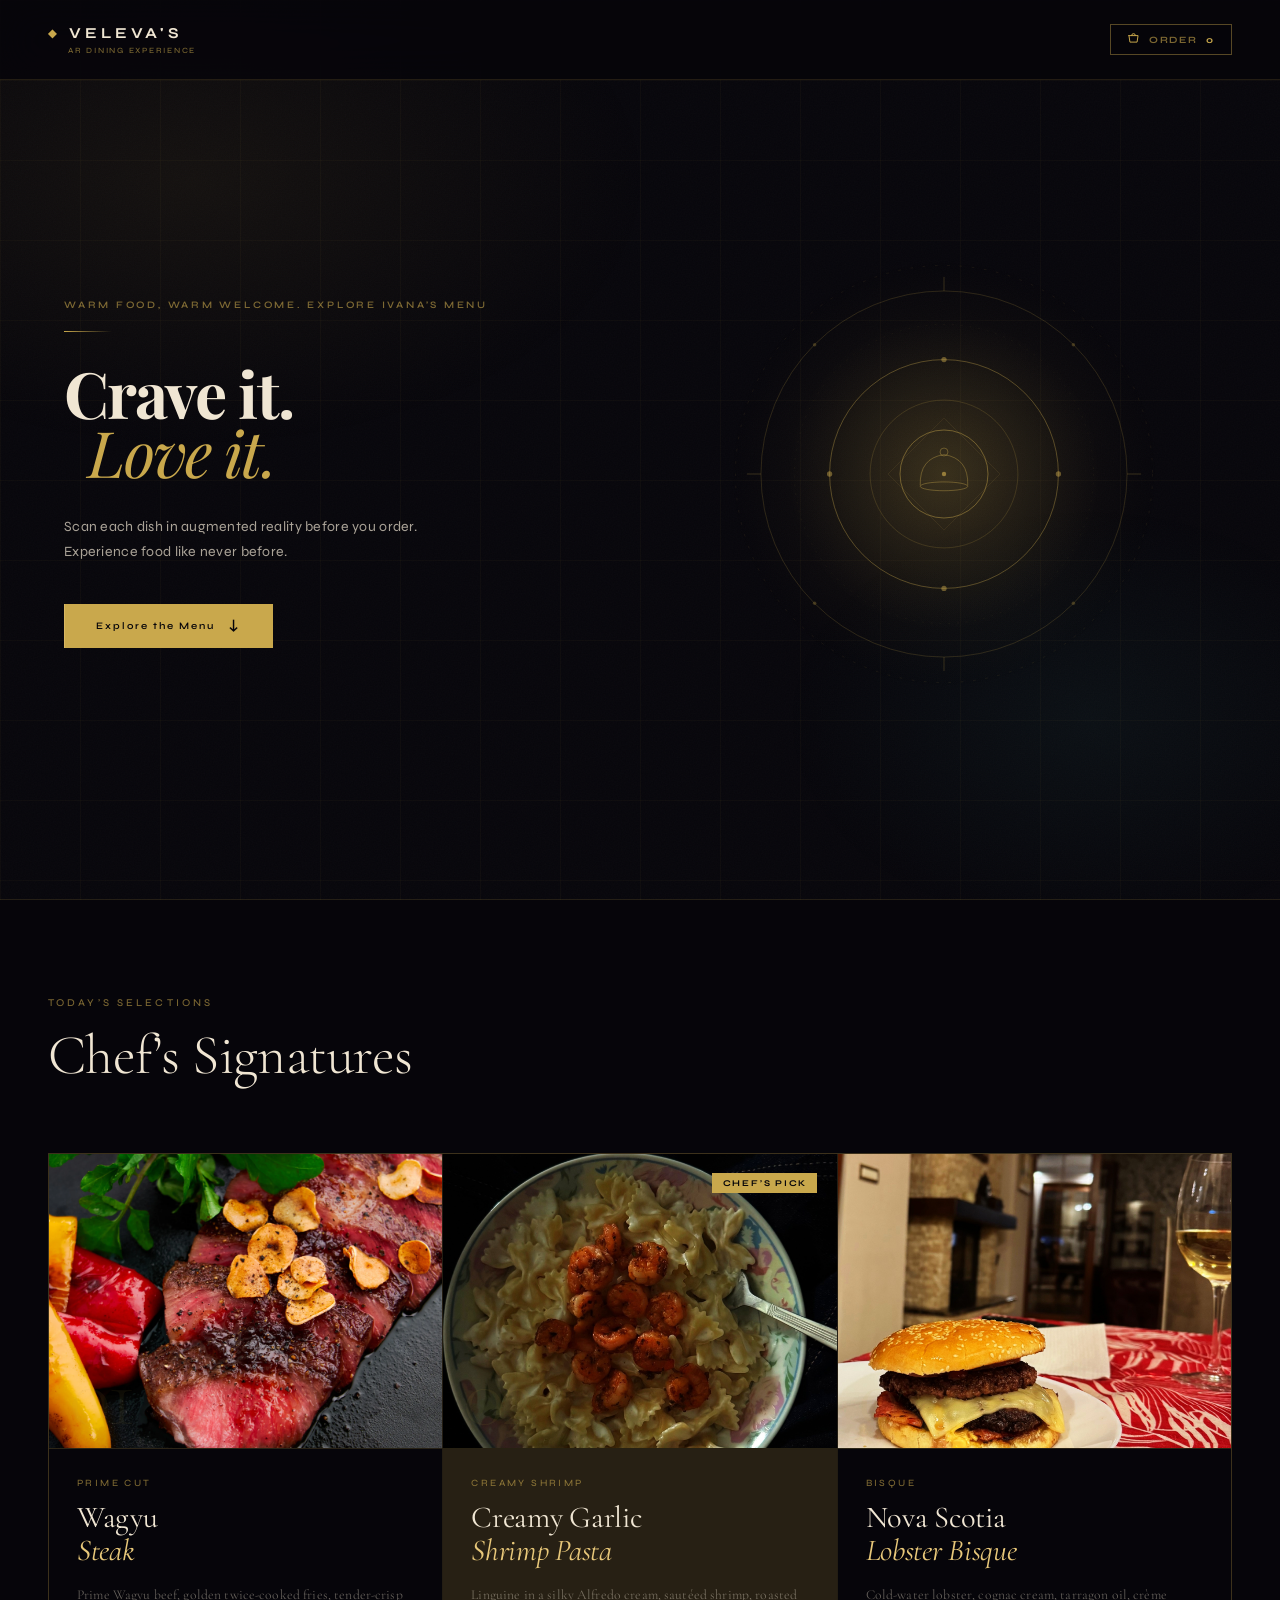
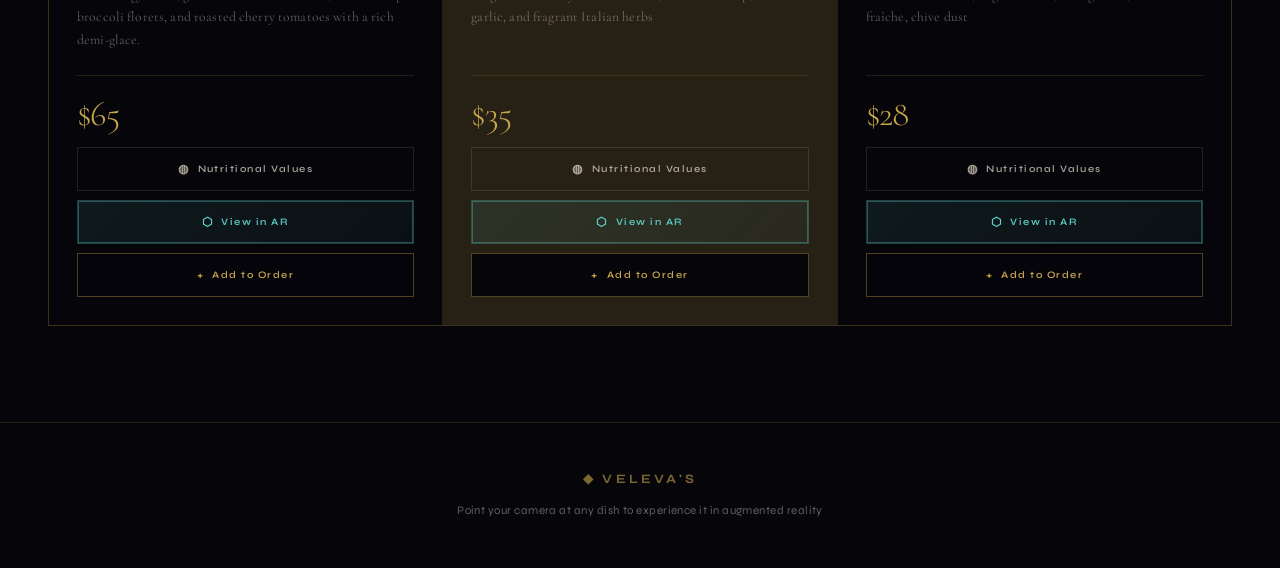
==== commit 685d0971: "Add Lobster Bisque dish preview image Co-Authored-By: Claude Sonnet 4.6 <noreply@anthropic.com>" ====
--- a/index.html
+++ b/index.html
@@ -176,16 +176,7 @@
             <!-- Dish 3 -->
             <article class="dish-card" data-dish="2">
                 <div class="card-image">
-                    <div class="image-placeholder">
-                        <div class="plate-icon">
-                            <svg viewBox="0 0 80 80" fill="none" xmlns="http://www.w3.org/2000/svg">
-                                <circle cx="40" cy="40" r="28" stroke="currentColor" stroke-width="0.75" stroke-dasharray="3 3"/>
-                                <ellipse cx="40" cy="40" rx="18" ry="12" stroke="currentColor" stroke-width="0.5"/>
-                                <path d="M32 40 Q40 36 48 40" stroke="currentColor" stroke-width="0.75" stroke-linecap="round"/>
-                            </svg>
-                        </div>
-                        <span class="image-label">Dish Preview</span>
-                    </div>
+                    <img src="images/third.jpg" alt="Nova Scotia Lobster Bisque" class="card-img" />
                     <div class="card-number">03</div>
                 </div>
                 <div class="card-body">
--- a/styles.css
+++ b/styles.css
@@ -338,6 +338,8 @@
     transition: background var(--transition), transform var(--transition);
     opacity: 0;
     animation: fadeUp 0.8s var(--ease) forwards;
+    display: flex;
+    flex-direction: column;
 }
 
 .dish-card:nth-child(1) { animation-delay: 0.15s; }
@@ -446,6 +448,9 @@
 /* Card Body */
 .card-body {
     padding: 1.75rem;
+    flex: 1;
+    display: flex;
+    flex-direction: column;
 }
 
 .dish-category {
@@ -487,6 +492,7 @@
     gap: 1rem;
     padding-top: 1.25rem;
     border-top: 1px solid var(--border);
+    margin-top: auto;
 }
 
 .dish-price {
@@ -511,6 +517,7 @@
     justify-content: center;
     gap: 0.5rem;
     width: 100%;
+    min-height: 44px;
     padding: 0.72rem 1rem;
     font-family: var(--font-ui);
     font-size: 0.62rem;
@@ -518,6 +525,9 @@
     letter-spacing: 0.15em;
     cursor: pointer;
     border: none;
+    background: transparent;
+    -webkit-appearance: none;
+    appearance: none;
     text-decoration: none;
     transition: all var(--transition);
     position: relative;
@@ -789,6 +799,7 @@
 .allergen-tag {
     display: inline-flex;
     align-items: center;
+    white-space: nowrap;
     font-size: 0.6rem;
     letter-spacing: 0.1em;
     font-weight: 600;
@@ -890,36 +901,50 @@
 
 /* ── Add to Order button ── */
 .btn-order {
-    background: linear-gradient(135deg,
-        rgba(201, 168, 76, 0.12) 0%,
-        rgba(201, 168, 76, 0.06) 100%
-    );
+    background: rgba(6, 5, 10, 0.95);
     color: var(--gold);
-    border: 1px solid rgba(201, 168, 76, 0.28);
+    border: 1px solid rgba(201, 168, 76, 0.38);
+    -webkit-appearance: none;
+    appearance: none;
     cursor: pointer;
     transition: all 0.3s var(--ease);
 }
 
 .btn-order:hover {
-    background: linear-gradient(135deg,
-        rgba(201, 168, 76, 0.22) 0%,
-        rgba(201, 168, 76, 0.1) 100%
-    );
+    background: rgba(201, 168, 76, 0.08);
+    border-color: rgba(201, 168, 76, 0.6);
+    box-shadow: 0 0 18px rgba(201, 168, 76, 0.08);
+}
+
+.btn-order:hover .btn-icon {
+    transform: scale(1.2);
+}
+
+.btn-order.added {
     border-color: rgba(201, 168, 76, 0.55);
-    box-shadow: 0 0 18px rgba(201, 168, 76, 0.08);
-}
-
-.btn-order:hover .btn-icon {
-    transform: scale(1.3) rotate(90deg);
-}
-
-.btn-order.added {
-    border-color: rgba(201, 168, 76, 0.5);
-    background: rgba(201, 168, 76, 0.1);
+    background: rgba(201, 168, 76, 0.08);
 }
 
 .btn-order:disabled {
     cursor: default;
+}
+
+.btn-order--in-cart {
+    background: var(--gold);
+    color: var(--bg);
+    border-color: var(--gold);
+    font-weight: 700;
+}
+
+.btn-order--in-cart .btn-icon {
+    color: var(--bg);
+}
+
+.btn-order--in-cart:hover {
+    background: var(--gold-bright);
+    border-color: var(--gold-bright);
+    box-shadow: 0 0 22px rgba(201, 168, 76, 0.22);
+    color: var(--bg);
 }
 
 /* ── Order overlay ── */
@@ -988,9 +1013,9 @@
     position: absolute;
     top: 1.5rem;
     right: 1.5rem;
-    background: none;
-    border: 1px solid var(--border);
-    color: var(--text-dim);
+    background: rgba(6, 5, 10, 0.9);
+    border: 1px solid rgba(201, 168, 76, 0.28);
+    color: var(--gold-dim);
     width: 32px;
     height: 32px;
     display: flex;
@@ -1000,12 +1025,14 @@
     font-size: 0.65rem;
     transition: all 0.25s var(--ease);
     font-family: var(--font-ui);
+    -webkit-appearance: none;
+    appearance: none;
 }
 
 .order-close:hover {
-    border-color: var(--border-bright);
-    color: var(--text);
-    background: rgba(255, 255, 255, 0.04);
+    border-color: rgba(201, 168, 76, 0.6);
+    color: var(--gold);
+    background: rgba(201, 168, 76, 0.06);
 }
 
 .order-body {
@@ -1086,19 +1113,22 @@
     display: flex;
     align-items: center;
     justify-content: center;
-    background: transparent;
-    border: 1px solid var(--border);
-    color: var(--text-dim);
+    background: rgba(6, 5, 10, 0.9);
+    border: 1px solid rgba(201, 168, 76, 0.28);
+    color: var(--gold-dim);
     cursor: pointer;
     font-size: 1rem;
     line-height: 1;
     transition: all 0.2s var(--ease);
     font-family: var(--font-ui);
+    -webkit-appearance: none;
+    appearance: none;
 }
 
 .qty-btn:hover {
-    border-color: var(--gold-dim);
+    border-color: rgba(201, 168, 76, 0.6);
     color: var(--gold);
+    background: rgba(201, 168, 76, 0.06);
 }
 
 .qty-value {
@@ -1110,9 +1140,9 @@
 }
 
 .order-item-remove {
-    background: transparent;
+    background: rgba(6, 5, 10, 0);
     border: none;
-    color: rgba(240, 230, 211, 0.18);
+    color: rgba(201, 168, 76, 0.3);
     cursor: pointer;
     font-size: 0.7rem;
     padding: 0.25rem;
@@ -1120,10 +1150,12 @@
     transition: color 0.2s var(--ease);
     font-family: var(--font-ui);
     line-height: 1;
+    -webkit-appearance: none;
+    appearance: none;
 }
 
 .order-item-remove:hover {
-    color: rgba(240, 230, 211, 0.65);
+    color: rgba(201, 168, 76, 0.75);
 }
 
 /* ── Order footer (total + place order) ── */
@@ -1158,11 +1190,8 @@
 .btn-place-order {
     width: 100%;
     padding: 1rem;
-    background: linear-gradient(135deg,
-        rgba(201, 168, 76, 0.2) 0%,
-        rgba(201, 168, 76, 0.09) 100%
-    );
-    border: 1px solid rgba(201, 168, 76, 0.38);
+    background: rgba(6, 5, 10, 0.95);
+    border: 1px solid rgba(201, 168, 76, 0.45);
     color: var(--gold);
     font-family: var(--font-ui);
     font-size: 0.62rem;
@@ -1170,14 +1199,13 @@
     letter-spacing: 0.24em;
     cursor: pointer;
     transition: all 0.3s var(--ease);
+    -webkit-appearance: none;
+    appearance: none;
 }
 
 .btn-place-order:hover {
-    background: linear-gradient(135deg,
-        rgba(201, 168, 76, 0.3) 0%,
-        rgba(201, 168, 76, 0.14) 100%
-    );
-    border-color: rgba(201, 168, 76, 0.6);
+    background: rgba(201, 168, 76, 0.09);
+    border-color: rgba(201, 168, 76, 0.7);
     box-shadow: 0 0 28px rgba(201, 168, 76, 0.1);
 }
 
@@ -1239,11 +1267,24 @@
 
     .hero {
         grid-template-columns: 1fr;
-        align-items: flex-end;
+        align-items: flex-start;
+        height: auto;
+        min-height: 0;
         padding: 7rem 1.75rem 4rem;
     }
 
-    .hero-right { display: none; }
+    .hero-right {
+        display: flex;
+        justify-content: center;
+        margin-top: 2rem;
+        padding-bottom: 0.5rem;
+        animation: fadeIn 1.6s var(--ease) 0.8s forwards;
+    }
+
+    .hero-emblem-wrap {
+        width: 220px;
+        opacity: 0.4;
+    }
 
     .menu-section { padding: 4rem 1.75rem; }
 
@@ -1259,6 +1300,8 @@
 
     .title-line.italic { padding-left: 1rem; }
 
+    .hero-emblem-wrap { width: 180px; }
+
     .calories-number { font-size: 3.5rem; }
 
     .macros-grid { gap: 1rem; }
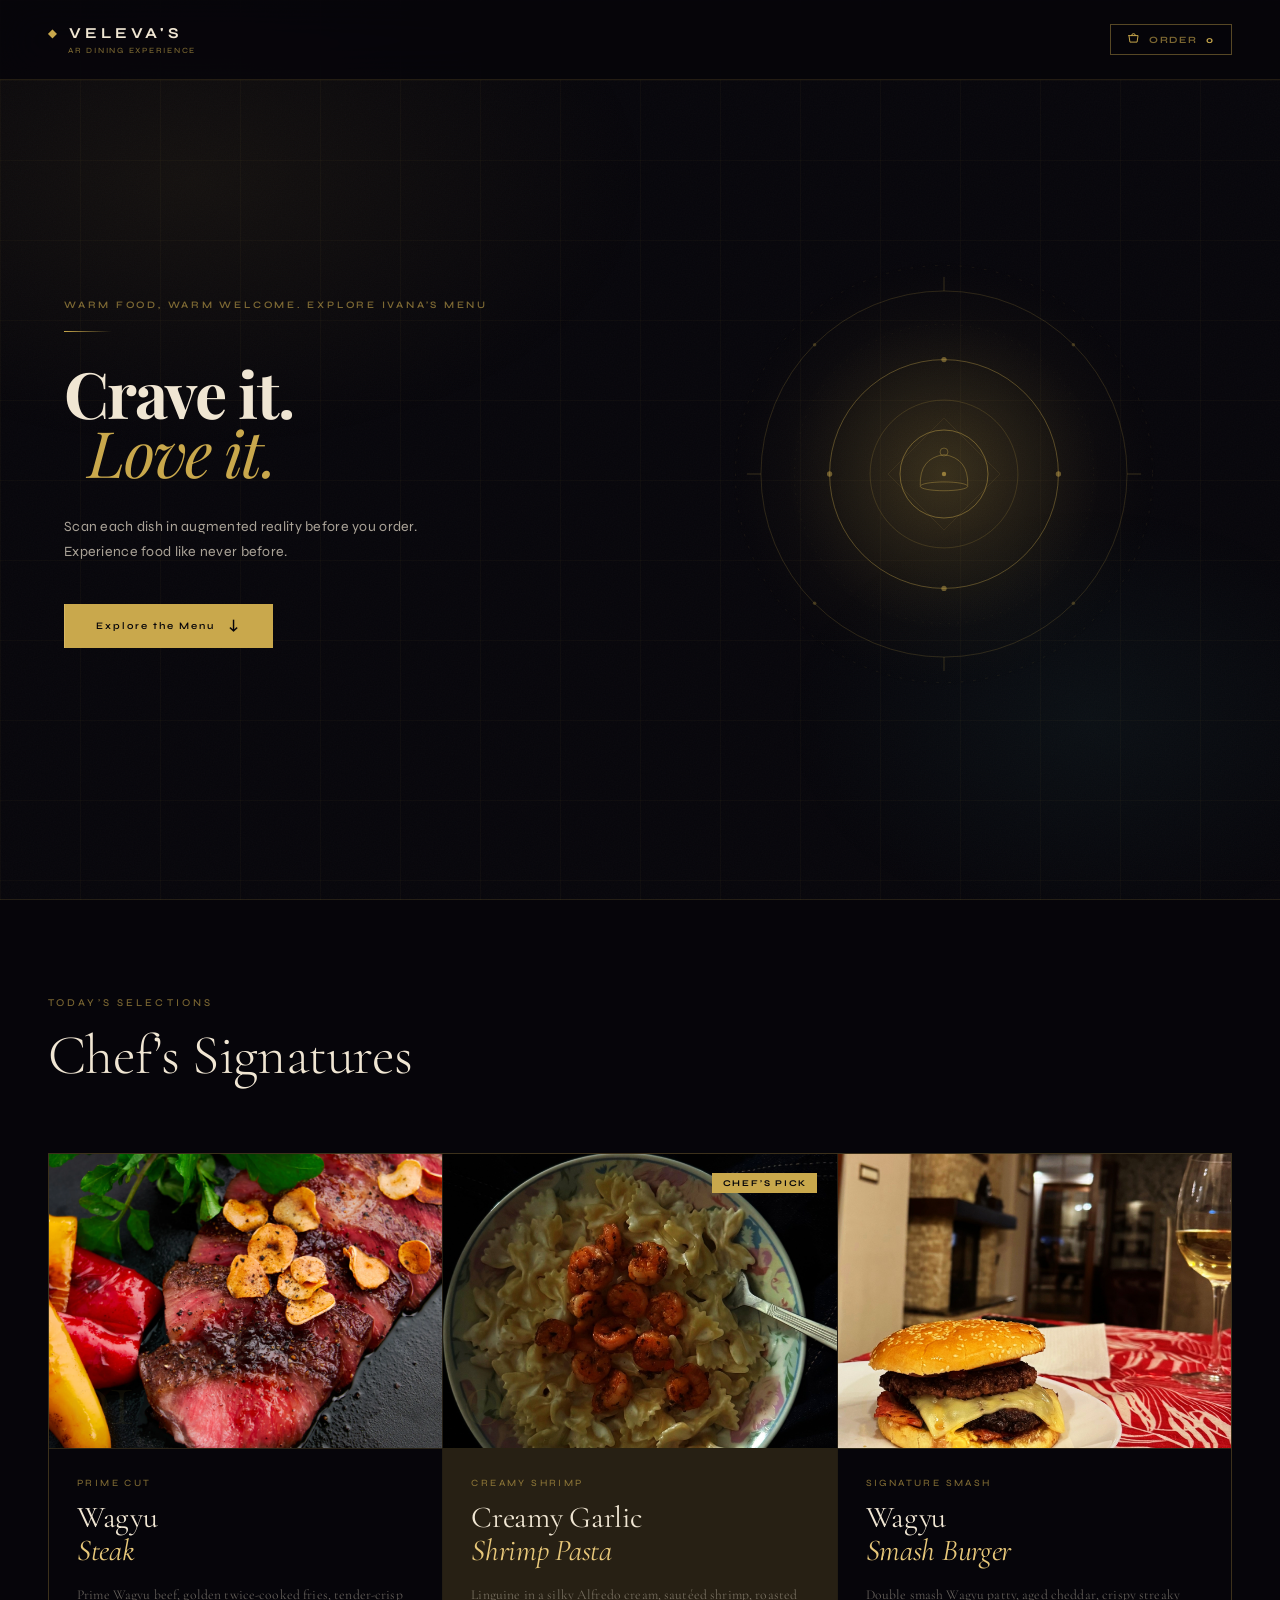
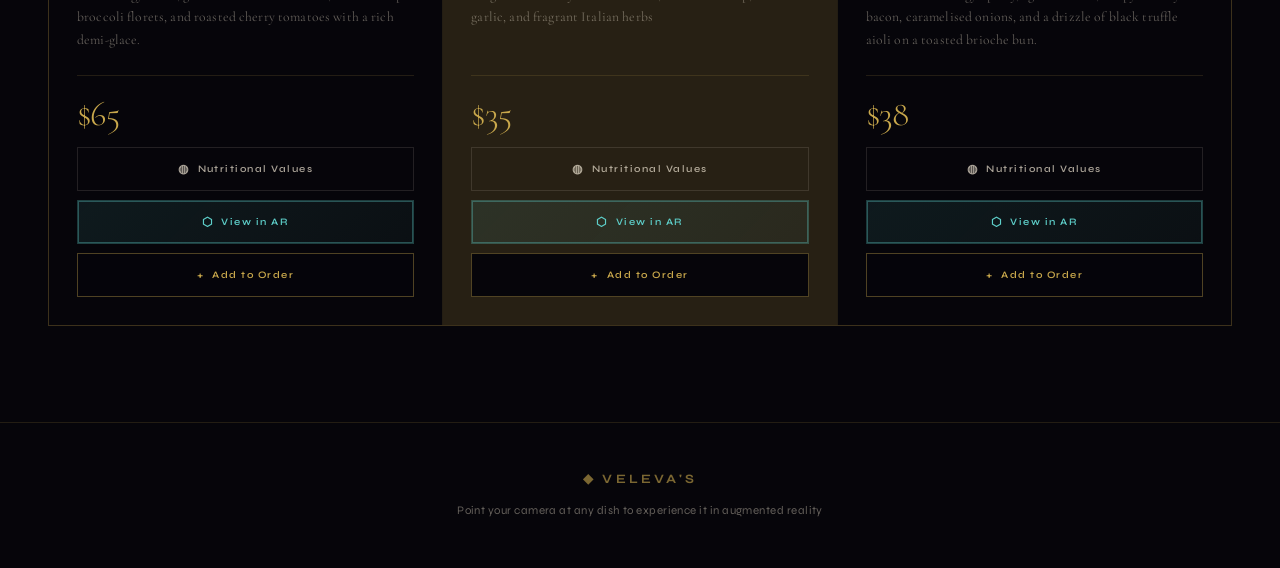
==== commit 75b7ebc0: "Update third dish to Wagyu Smash Burger with description and nutrition" ====
--- a/index.html
+++ b/index.html
@@ -176,26 +176,26 @@
             <!-- Dish 3 -->
             <article class="dish-card" data-dish="2">
                 <div class="card-image">
-                    <img src="images/third.jpg" alt="Nova Scotia Lobster Bisque" class="card-img" />
+                    <img src="images/third.jpg" alt="Wagyu Smash Burger" class="card-img" />
                     <div class="card-number">03</div>
                 </div>
                 <div class="card-body">
-                    <div class="dish-category">BISQUE</div>
-                    <h3 class="dish-name">Nova Scotia<br><em>Lobster Bisque</em></h3>
-                    <p class="dish-description">Cold-water lobster, cognac cream, tarragon oil, cr&egrave;me fra&icirc;che, chive dust</p>
+                    <div class="dish-category">SIGNATURE SMASH</div>
+                    <h3 class="dish-name">Wagyu<br><em>Smash Burger</em></h3>
+                    <p class="dish-description">Double smash Wagyu patty, aged cheddar, crispy streaky bacon, caramelised onions, and a drizzle of black truffle aioli on a toasted brioche bun.</p>
                     <div class="card-footer">
-                        <span class="dish-price">$28</span>
+                        <span class="dish-price">$38</span>
                         <div class="card-actions">
                             <button class="btn btn-nutrition" data-dish="2">
                                 <span class="btn-icon">&#9677;</span>
                                 Nutritional Values
                             </button>
-                            <a href="ar-viewer.html?dish=2" class="btn btn-ar">
+                            <a href="ar-viewer.html?dish=wagyu-smash-burger" class="btn btn-ar">
                                 <span class="ar-ring"></span>
                                 <span class="btn-icon">&#11041;</span>
                                 View in AR
                             </a>
-                            <button class="btn btn-order" data-dish-id="lobster-bisque" data-dish-name="Nova Scotia Lobster Bisque" data-dish-price="28">
+                            <button class="btn btn-order" data-dish-id="wagyu-smash-burger" data-dish-name="Wagyu Smash Burger" data-dish-price="38">
                                 <span class="btn-icon">+</span>
                                 Add to Order
                             </button>
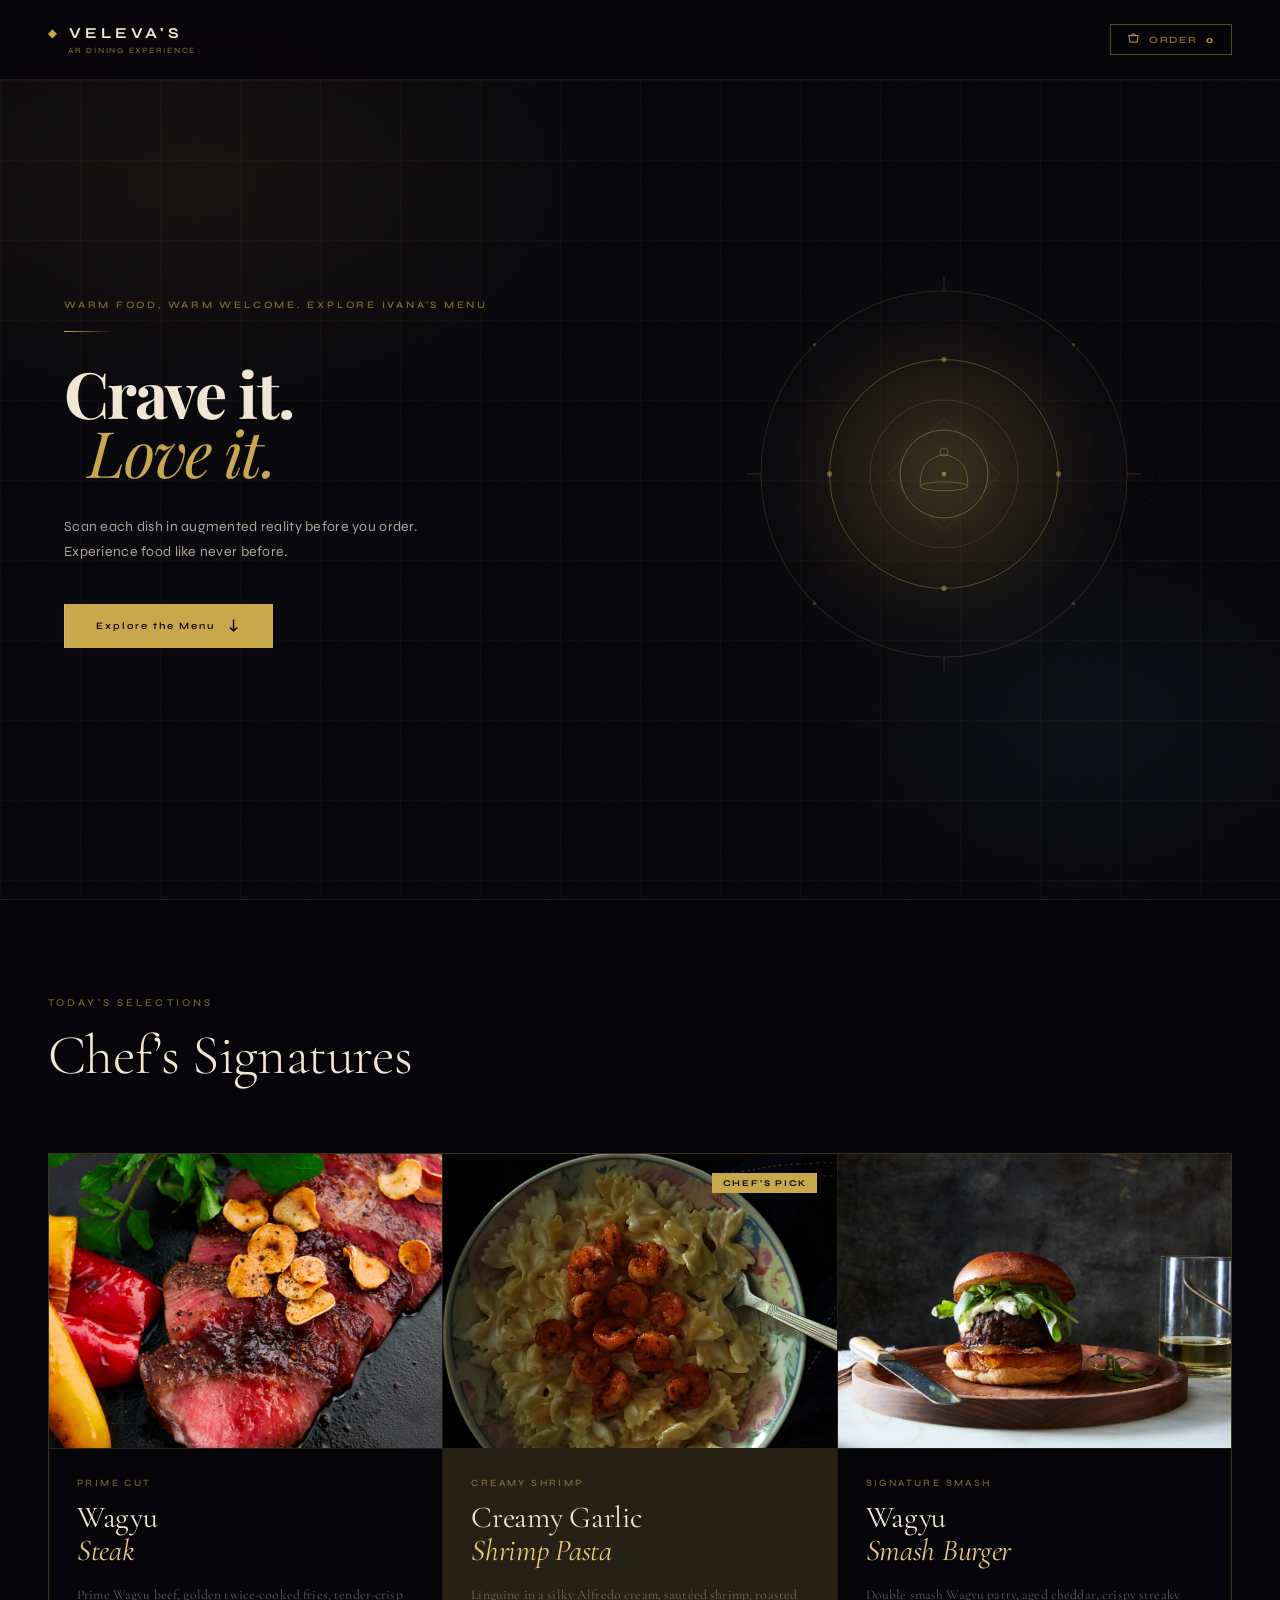
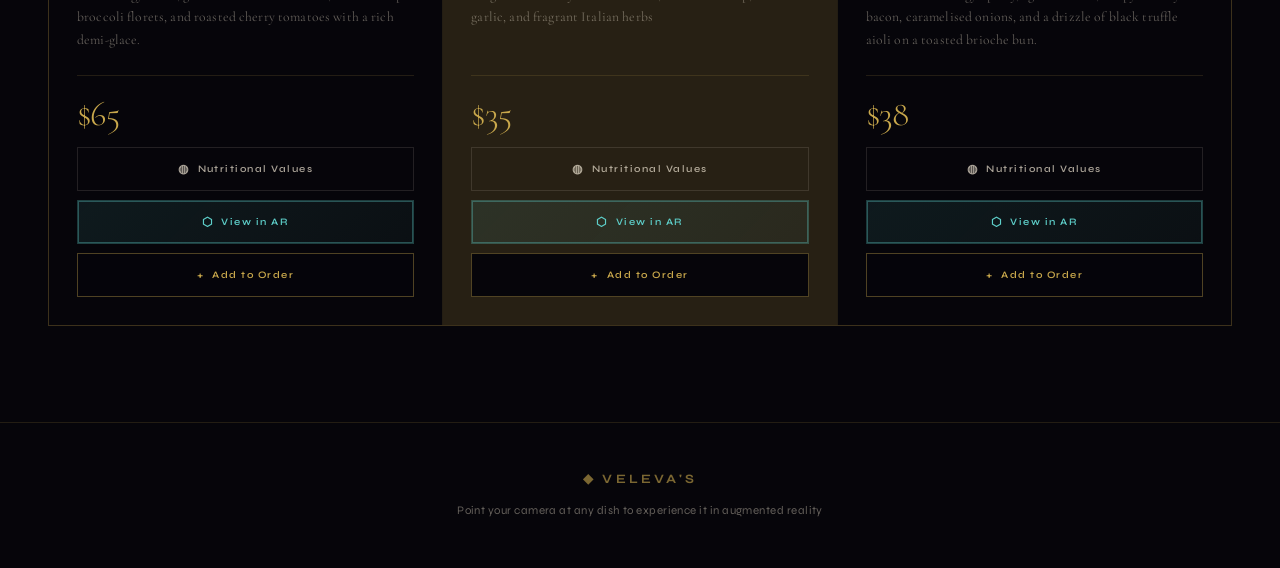
==== commit ab159e70: "Update third dish preview image to burger photo Co-Authored-By: Claude Sonnet 4.6 <noreply@anthropic" ====
--- a/index.html
+++ b/index.html
@@ -176,7 +176,7 @@
             <!-- Dish 3 -->
             <article class="dish-card" data-dish="2">
                 <div class="card-image">
-                    <img src="images/third.jpg" alt="Wagyu Smash Burger" class="card-img" />
+                    <img src="images/burger-preview.jpg" alt="Wagyu Smash Burger" class="card-img" />
                     <div class="card-number">03</div>
                 </div>
                 <div class="card-body">
@@ -190,7 +190,7 @@
                                 <span class="btn-icon">&#9677;</span>
                                 Nutritional Values
                             </button>
-                            <a href="ar-viewer.html?dish=wagyu-smash-burger" class="btn btn-ar">
+                            <a href="ar-viewer.html?dish=smash-burger" class="btn btn-ar">
                                 <span class="ar-ring"></span>
                                 <span class="btn-icon">&#11041;</span>
                                 View in AR
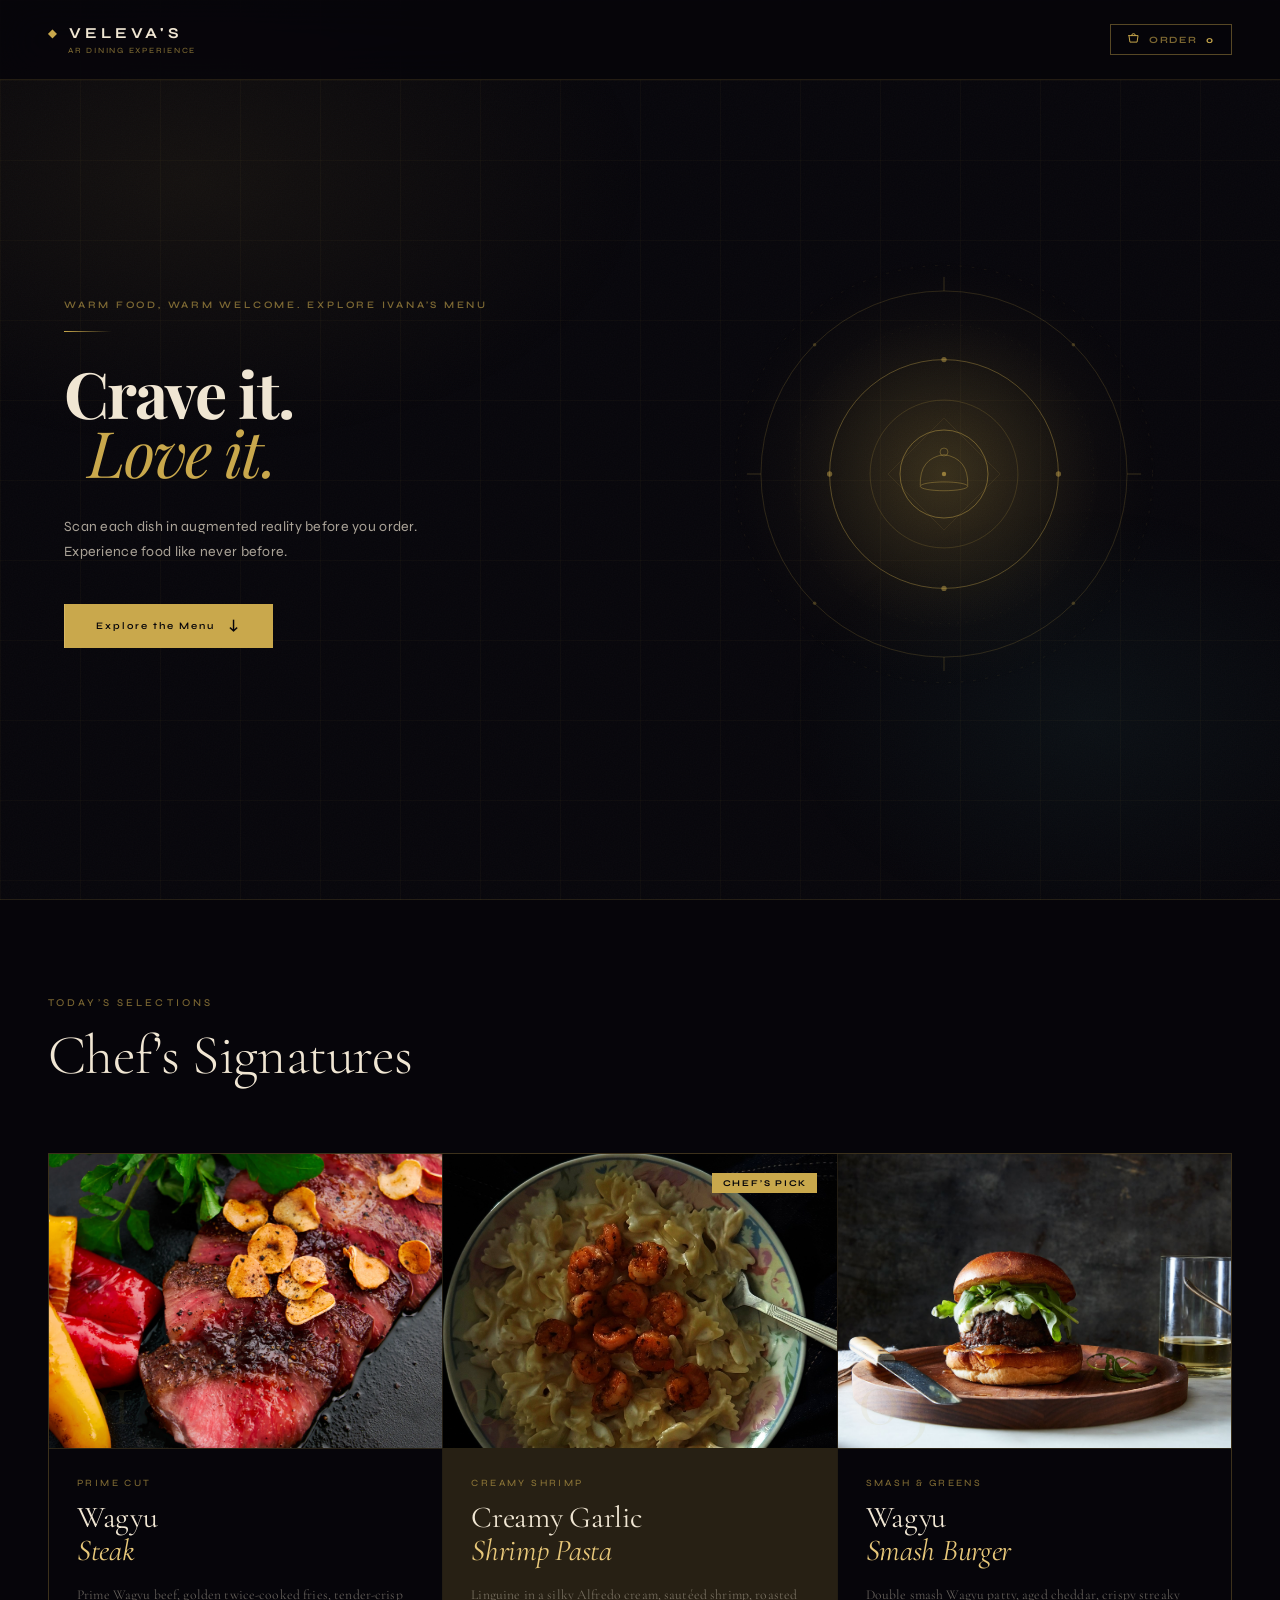
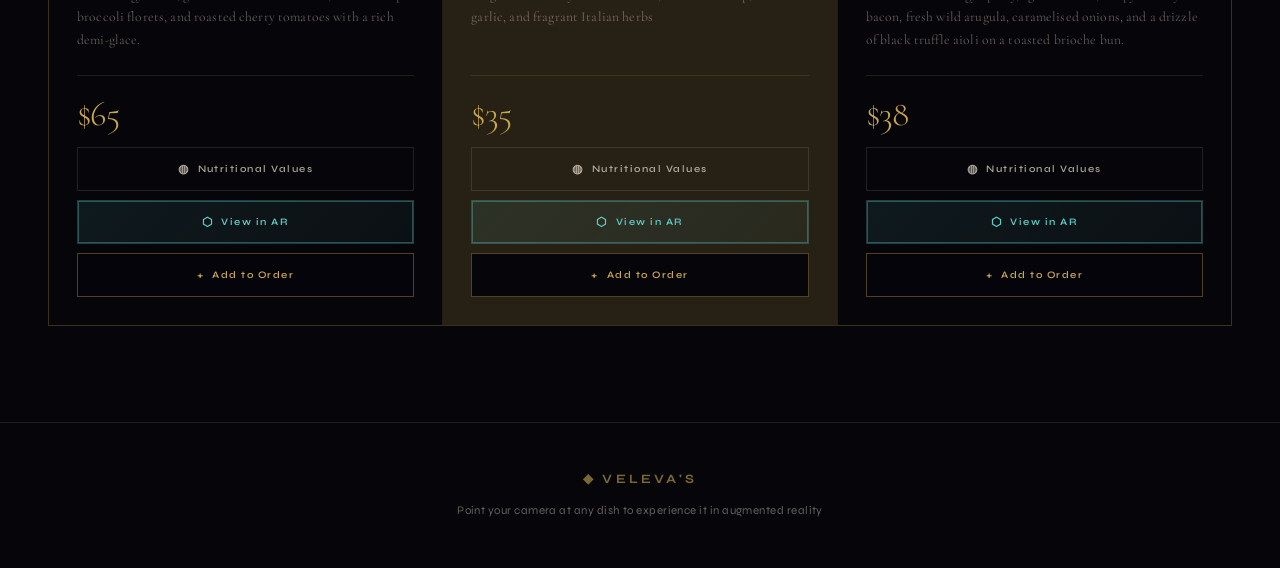
==== commit 38f76277: "Update burger description -- add wild arugula and update category label Co-Authored-By: Claude Sonne" ====
--- a/index.html
+++ b/index.html
@@ -180,9 +180,9 @@
                     <div class="card-number">03</div>
                 </div>
                 <div class="card-body">
-                    <div class="dish-category">SIGNATURE SMASH</div>
+                    <div class="dish-category">SMASH & GREENS</div>
                     <h3 class="dish-name">Wagyu<br><em>Smash Burger</em></h3>
-                    <p class="dish-description">Double smash Wagyu patty, aged cheddar, crispy streaky bacon, caramelised onions, and a drizzle of black truffle aioli on a toasted brioche bun.</p>
+                    <p class="dish-description">Double smash Wagyu patty, aged cheddar, crispy streaky bacon, fresh wild arugula, caramelised onions, and a drizzle of black truffle aioli on a toasted brioche bun.</p>
                     <div class="card-footer">
                         <span class="dish-price">$38</span>
                         <div class="card-actions">
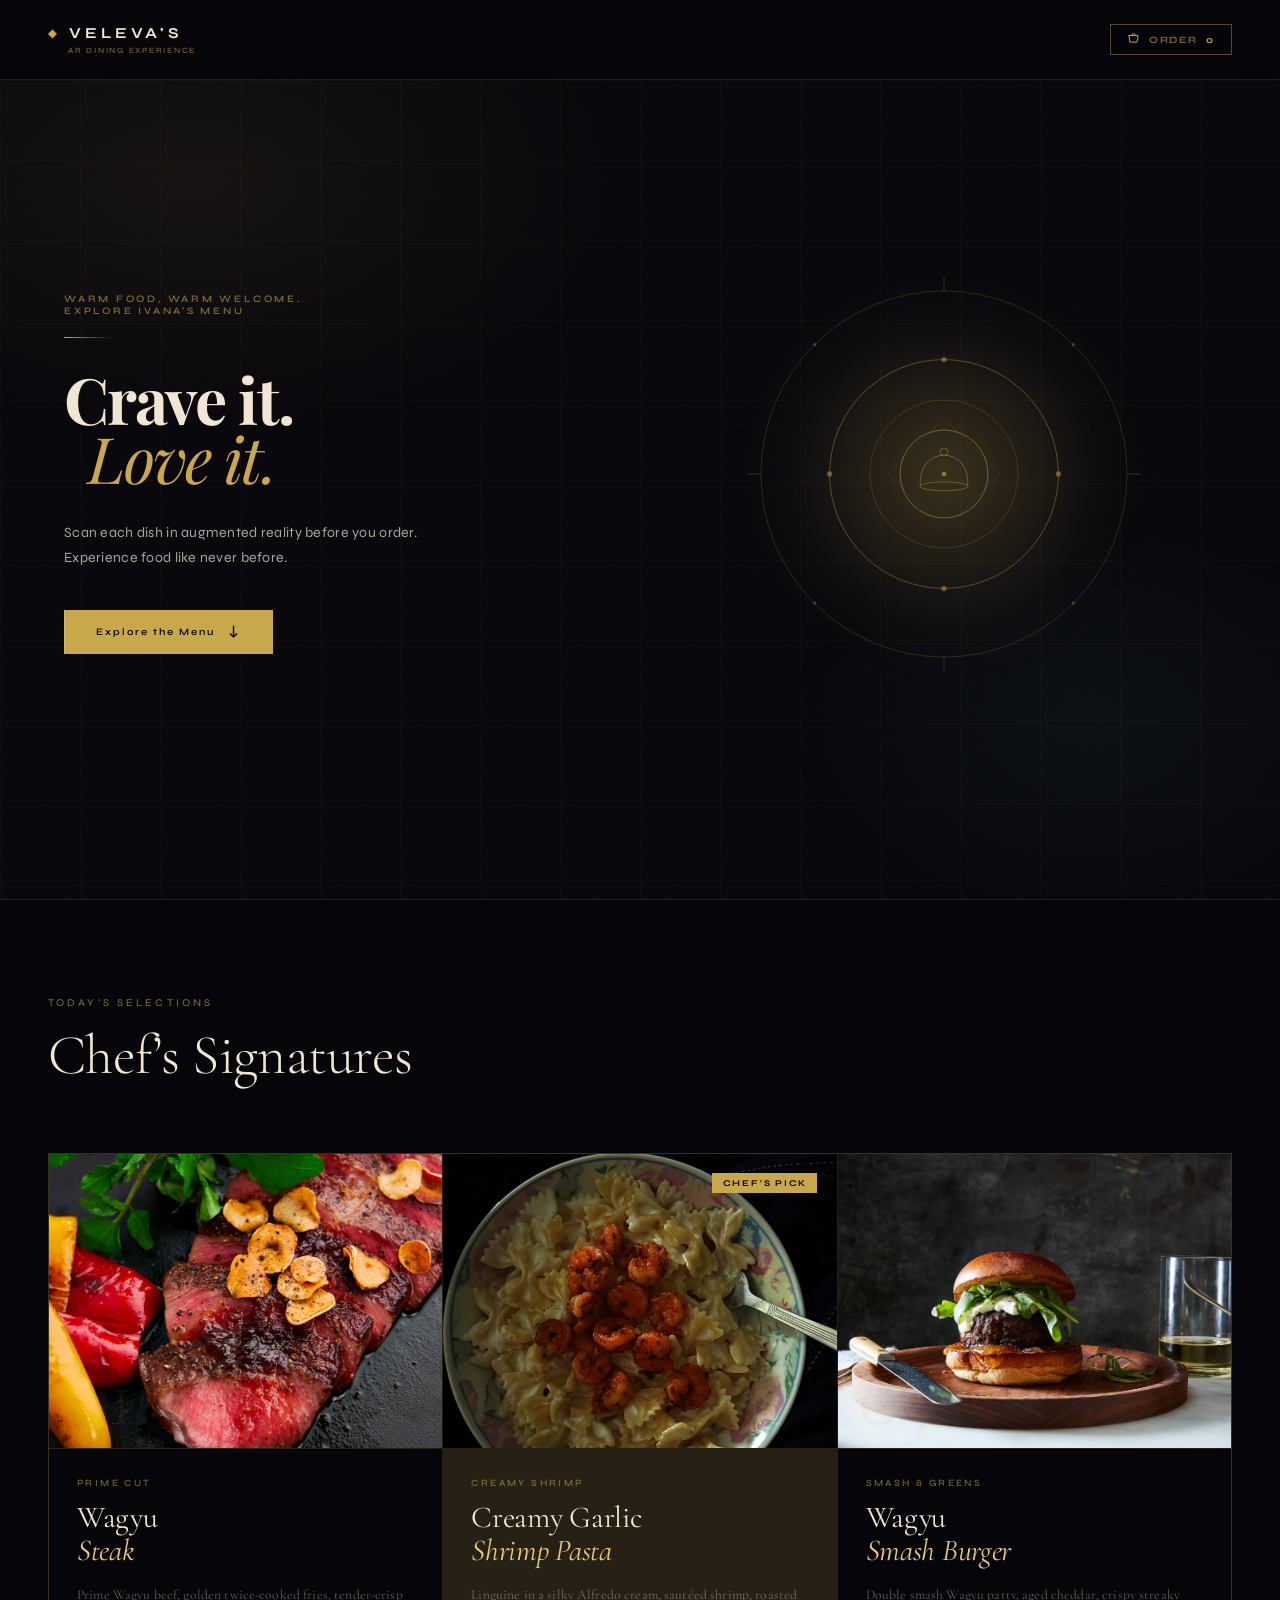
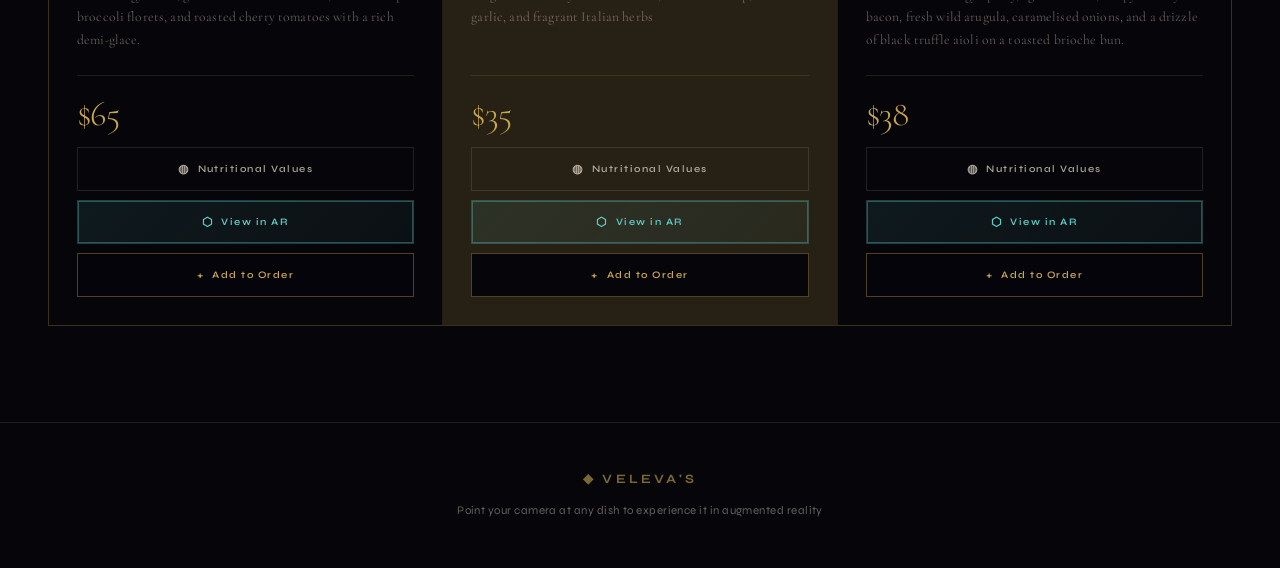
==== commit 5a17cc09: "Fix hero subtitle -- split into two lines on mobile Co-Authored-By: Claude Sonnet 4.6 <noreply@anthr" ====
--- a/index.html
+++ b/index.html
@@ -34,7 +34,10 @@
 
     <header class="hero">
         <div class="hero-left">
-            <p class="hero-eyebrow">Warm food, warm welcome. Explore Ivana&rsquo;s menu</p>
+            <p class="hero-eyebrow">
+                <span>Warm food, warm welcome.</span>
+                <span>Explore Ivana&rsquo;s menu</span>
+            </p>
             <div class="hero-divider"></div>
             <h1 class="hero-title">
                 <span class="title-line">Crave it.</span>
--- a/styles.css
+++ b/styles.css
@@ -146,6 +146,8 @@
 }
 
 .hero-eyebrow {
+    display: flex;
+    flex-direction: column;
     font-family: var(--font-ui);
     font-size: 0.62rem;
     letter-spacing: 0.28em;
